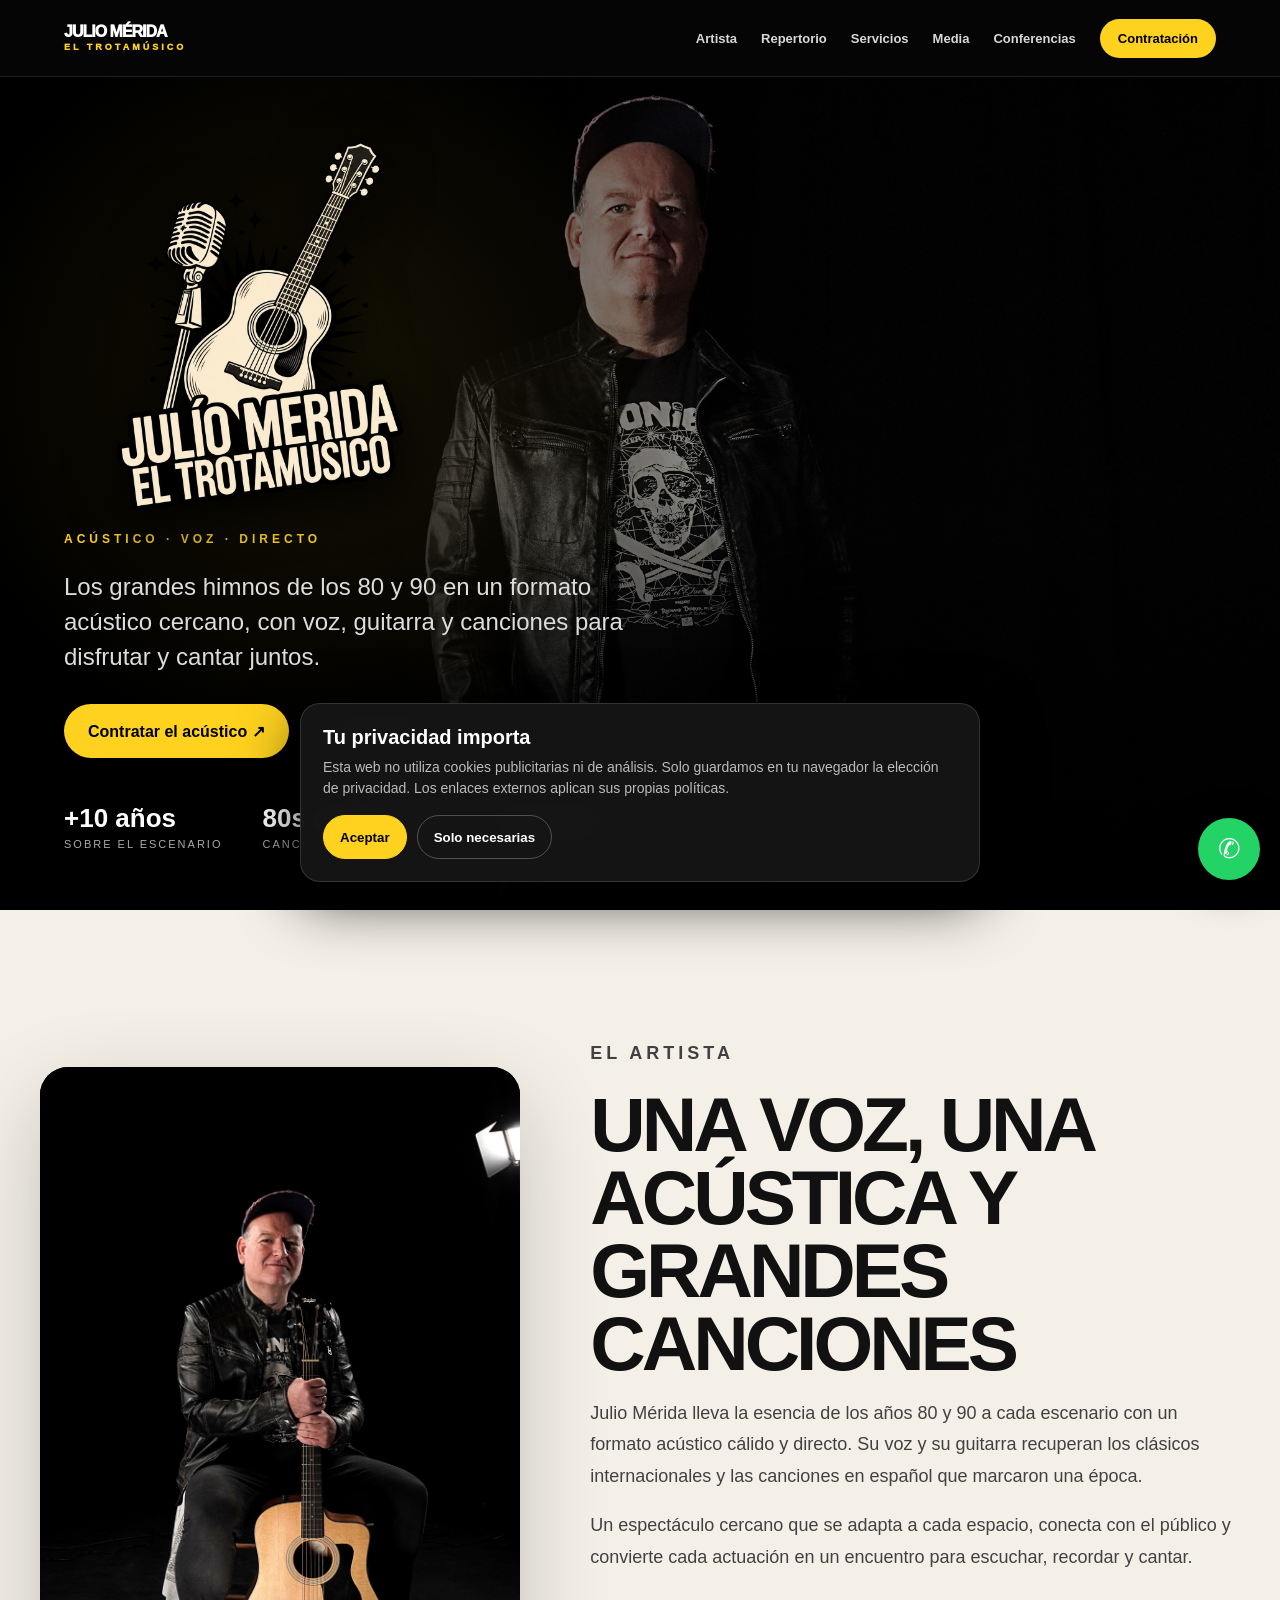
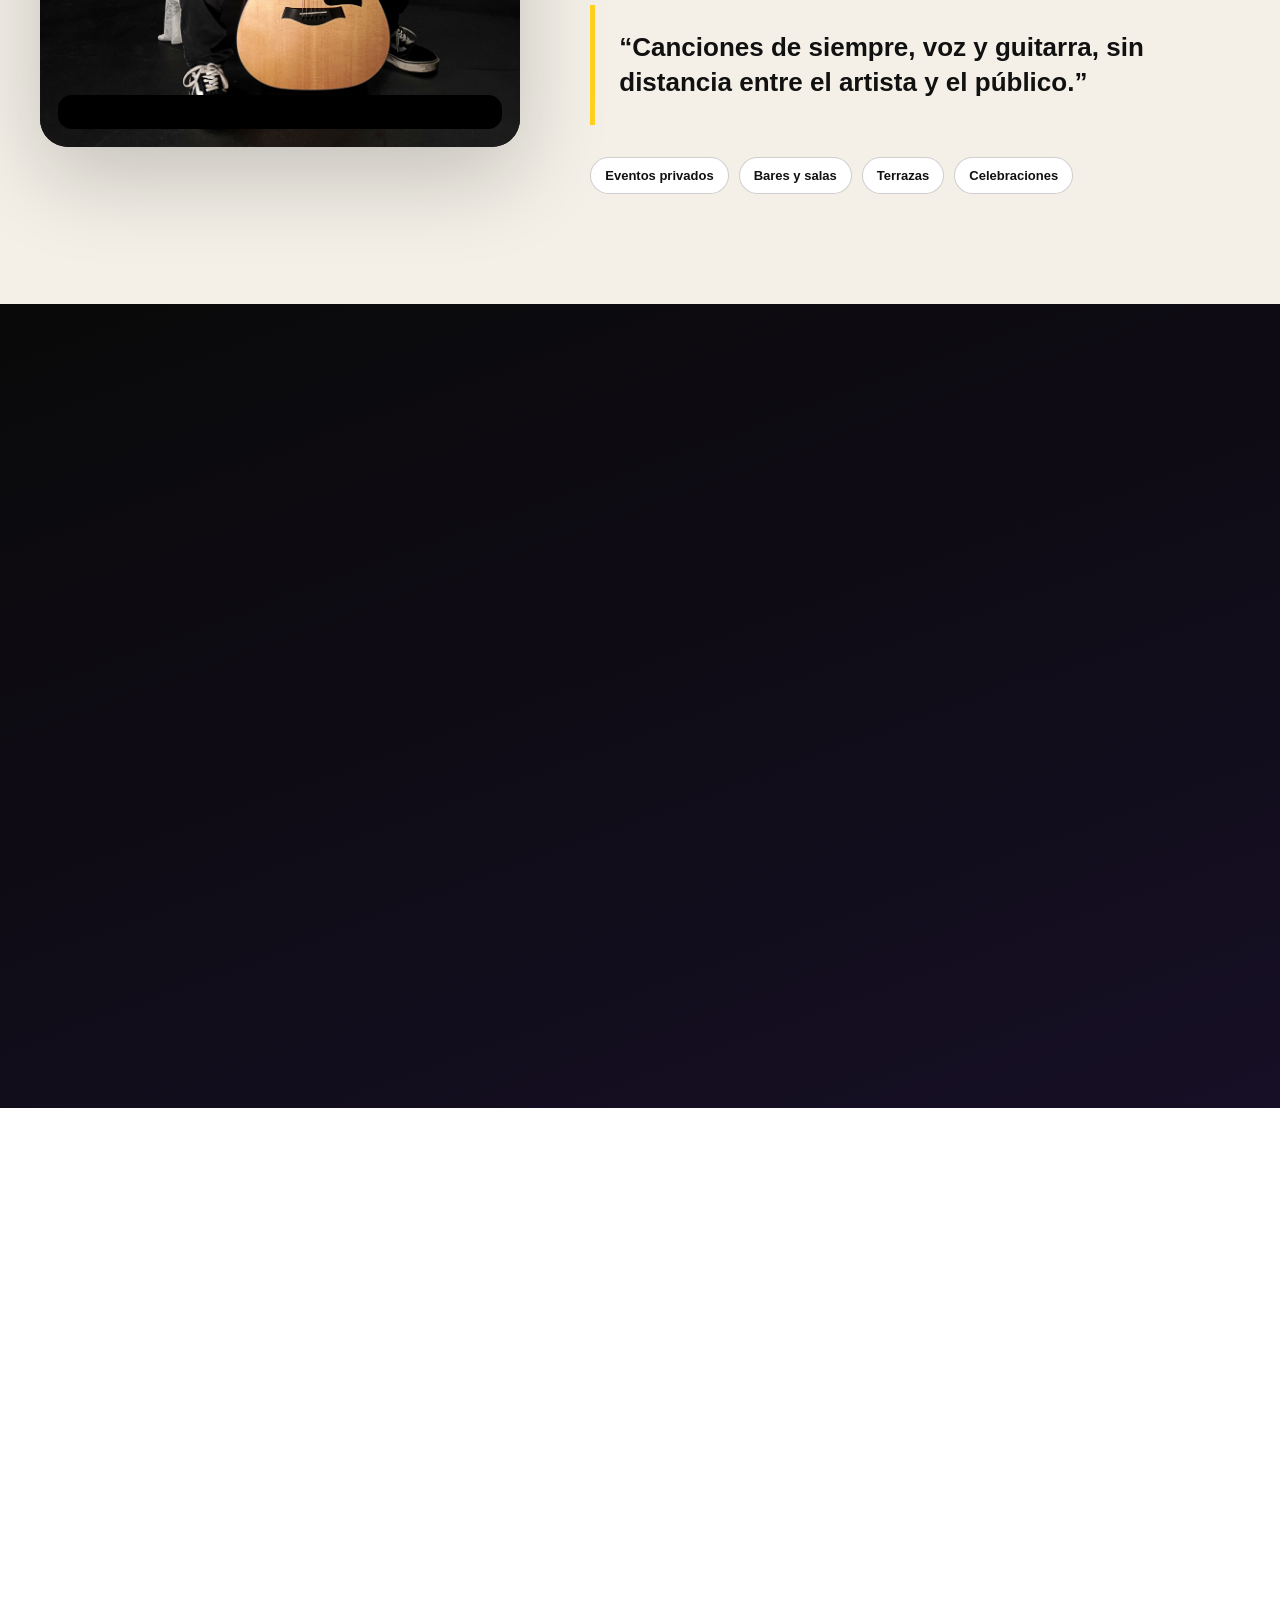
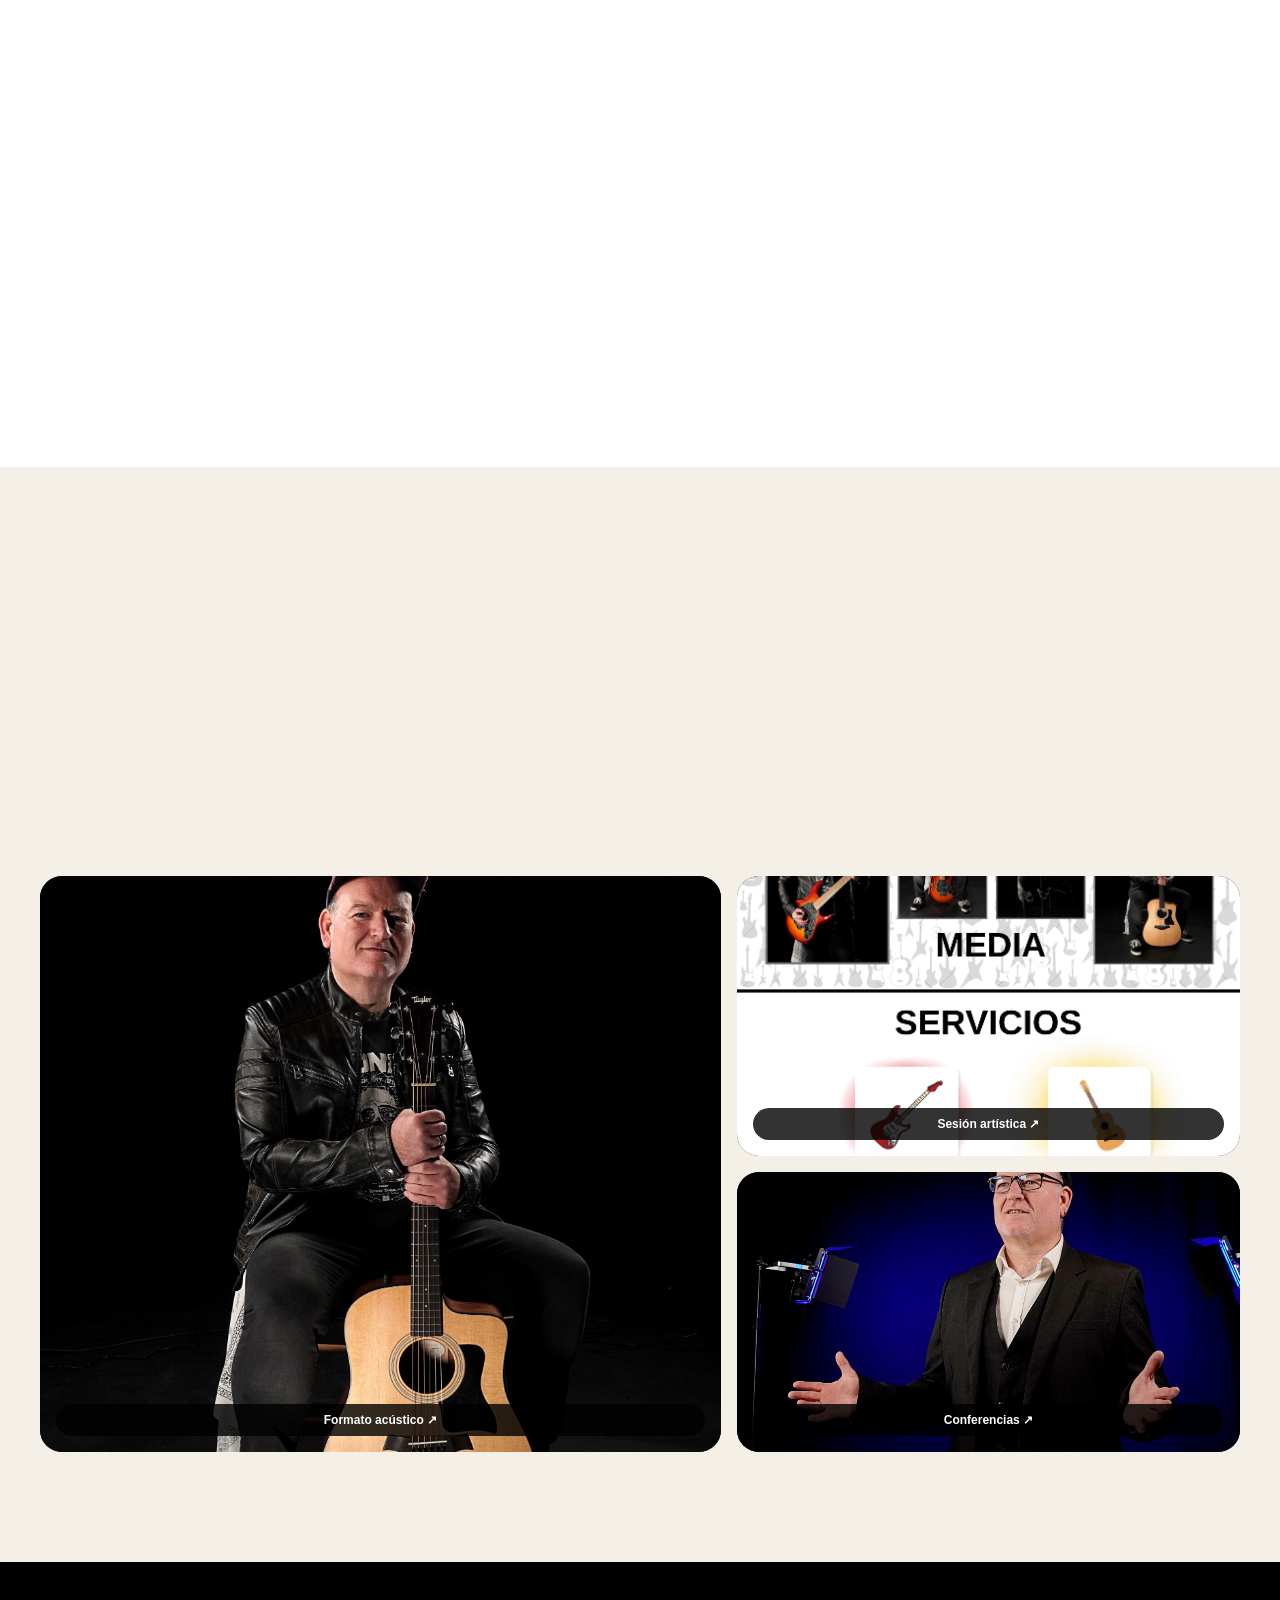
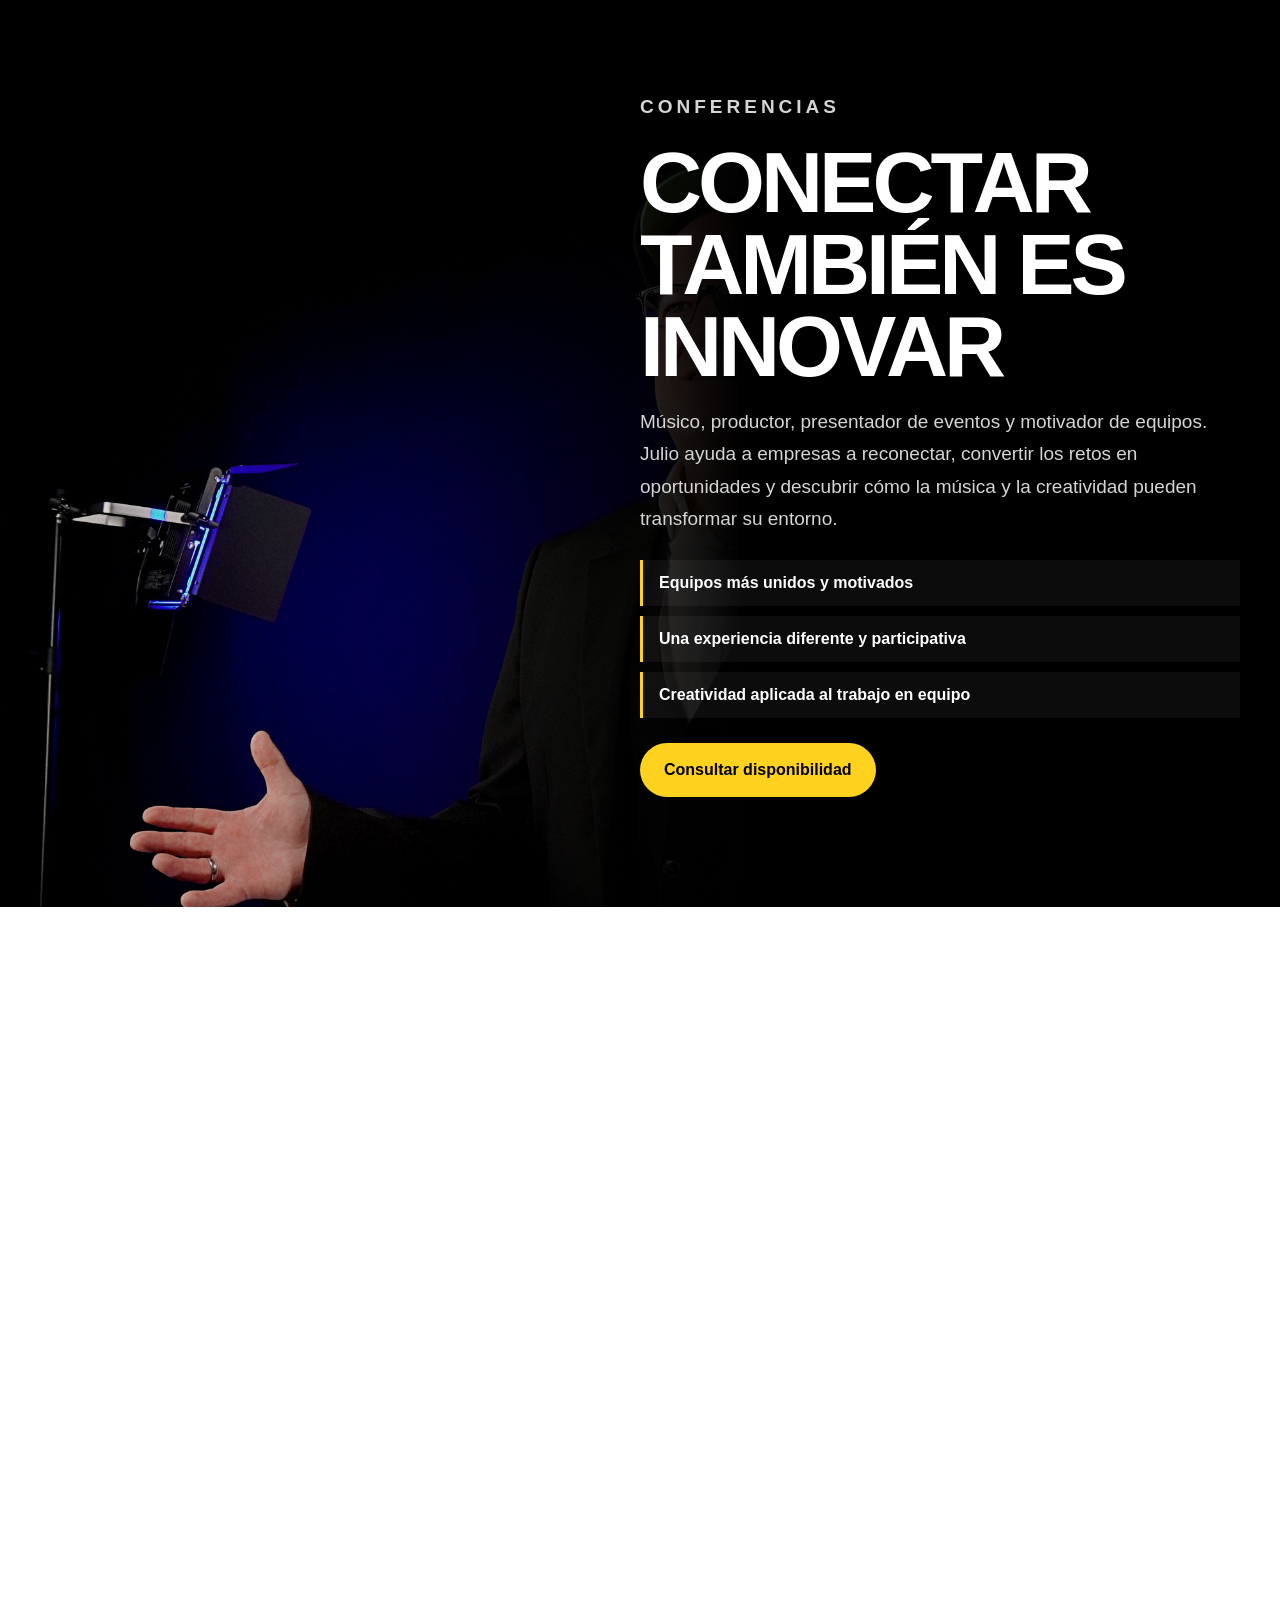
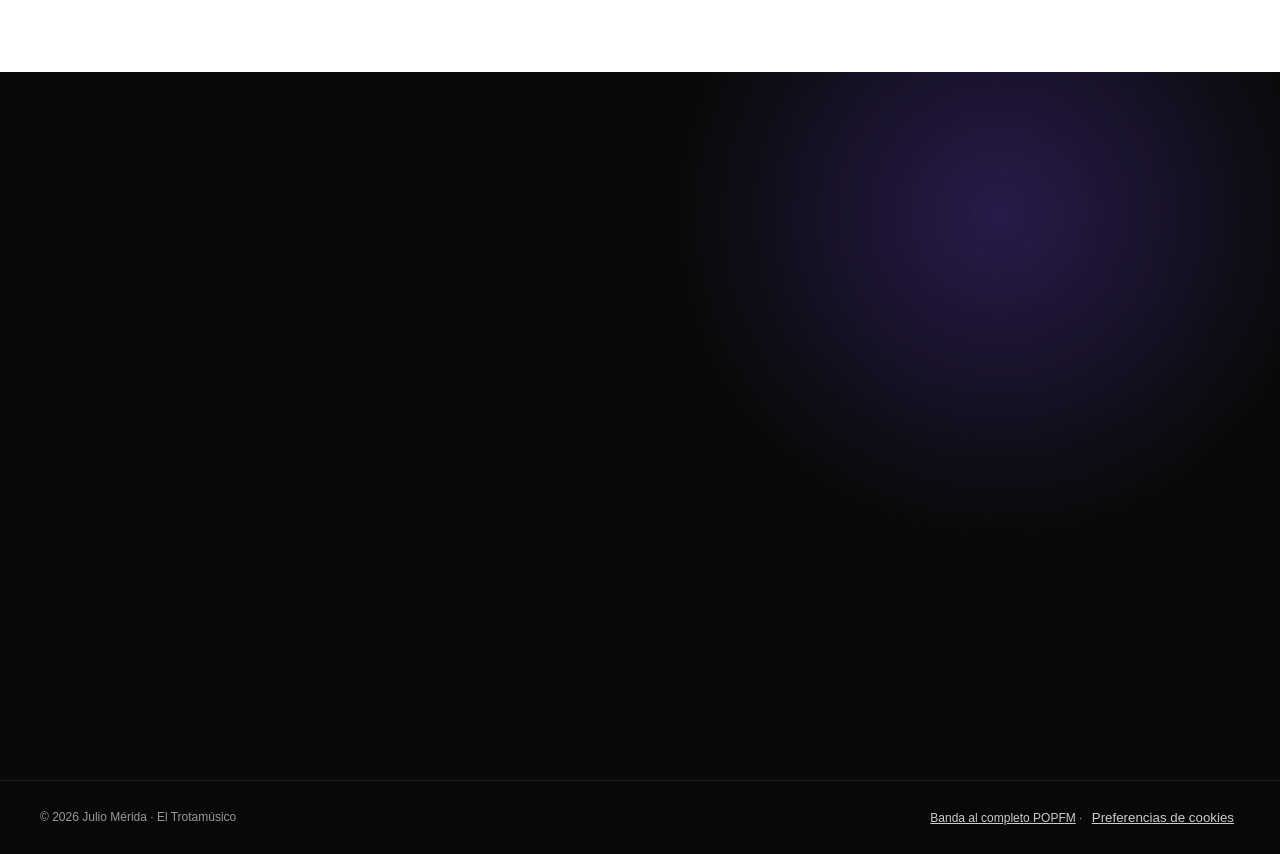
==== index.html @ 8f3a8ad0 "ok" ====
<!doctype html><html lang="es"><head><meta charset="utf-8"><meta name="viewport" content="width=device-width,initial-scale=1"><meta name="theme-color" content="#080808"><meta name="description" content="Julio Mérida, El Trotamúsico. Conciertos acústicos de los 80 y 90, eventos y conferencias."><title>Julio Mérida · El Trotamúsico</title><link rel="stylesheet" href="modern.css"><link rel="stylesheet" href="modern-fixes.css?v=20261109-2"></head><body><a class="skip" href="#contenido">Saltar al contenido</a>
<header class="site-header"><div class="nav-wrap"><a class="brand" href="#inicio">Julio Mérida<small>El Trotamúsico</small></a><button class="menu-button" aria-label="Abrir menú" aria-expanded="false">☰</button><nav class="nav" aria-label="Navegación principal"><a href="#artista">Artista</a><a href="#repertorio">Repertorio</a><a href="#servicios">Servicios</a><a href="#media">Media</a><a href="#conferencias">Conferencias</a><a class="nav-cta" href="https://wa.me/34600850620" target="_blank" rel="noopener noreferrer">Contratación</a></nav></div></header>
<main id="contenido"><section class="hero" id="inicio"><div class="hero-art" aria-hidden="true"></div><div class="hero-glow" aria-hidden="true"></div><div class="hero-content"><img class="hero-logo" src="assets/logo-trotamusico-acustica.png" alt="Julio Mérida, El Trotamúsico"><p class="eyebrow">Acústico · Voz · Directo</p><p class="lead">Los grandes himnos de los 80 y 90 en un formato acústico cercano, con voz, guitarra y canciones para disfrutar y cantar juntos.</p><div class="hero-actions"><a class="button button-primary" href="https://wa.me/34600850620" target="_blank" rel="noopener noreferrer">Contratar el acústico ↗</a><a class="button button-secondary" href="#servicios">Ver formatos ↓</a></div><div class="hero-stats"><div class="hero-stat"><strong>+10 años</strong><span>sobre el escenario</span></div><div class="hero-stat"><strong>80s & 90s</strong><span>canciones inolvidables</span></div><div class="hero-stat"><strong>Acústico</strong><span>voz y guitarra</span></div></div></div></section>
<section class="section about" id="artista"><div class="shell about-grid"><div class="portrait-window reveal"><img src="assets/julio-portada-acustica.jpg" alt="Julio Mérida con guitarra acústica" loading="lazy"></div><div class="about-copy reveal"><p class="eyebrow">El artista</p><h2>Una voz, una acústica y grandes canciones</h2><p>Julio Mérida lleva la esencia de los años 80 y 90 a cada escenario con un formato acústico cálido y directo. Su voz y su guitarra recuperan los clásicos internacionales y las canciones en español que marcaron una época.</p><p>Un espectáculo cercano que se adapta a cada espacio, conecta con el público y convierte cada actuación en un encuentro para escuchar, recordar y cantar.</p><blockquote class="quote">“Canciones de siempre, voz y guitarra, sin distancia entre el artista y el público.”</blockquote><div class="chips"><span class="chip">Eventos privados</span><span class="chip">Bares y salas</span><span class="chip">Terrazas</span><span class="chip">Celebraciones</span></div></div></div></section>
<section class="section highlights" id="repertorio"><div class="shell"><div class="section-head reveal"><p class="eyebrow">Repertorio acústico</p><h2>Una noche para cantarlo todo</h2><p class="section-intro">Clásicos internacionales, himnos en español y versiones acústicas adaptadas a cada público y cada momento.</p></div><div class="track-grid"><article class="track reveal"><span class="track-number">01 · Rock en acústico</span><h3>Clásicos con otra piel</h3><p>Grandes canciones internacionales llevadas a voz y guitarra con un sonido cercano y personal.</p></article><article class="track reveal"><span class="track-number">02 · En español</span><h3>Canciones de una generación</h3><p>Temas como “Sufre Mamón”, “Zapatillas” y “Mi gran noche”, listos para cantar juntos.</p></article><article class="track reveal"><span class="track-number">03 · El momento único</span><h3>Peticiones e improvisación</h3><p>Un repertorio flexible y una conexión con el público que hace diferente cada actuación.</p></article></div></div></section>
<section class="section services" id="servicios"><div class="shell"><div class="section-head reveal"><p class="eyebrow">Servicios</p><h2>El acústico que necesita tu evento</h2></div><div class="service-grid"><article class="service reveal" style="--bg:url('assets/julio-portada-acustica.jpg')"><span class="tag">FORMATO PRINCIPAL</span><h3>Concierto acústico</h3><p>Voz y guitarra para celebraciones, terrazas, salas, cenas y eventos privados que buscan cercanía y canciones conocidas.</p></article><article class="service reveal" style="--bg:url('assets/julio-conferencia.jpg')"><span class="tag">EMPRESAS</span><h3>Música y comunicación</h3><p>Creatividad, canciones y participación para conectar equipos y transformar una jornada corporativa.</p></article></div></div></section>
<section class="section gallery" id="media"><div class="shell"><div class="section-head reveal"><p class="eyebrow">Media</p><h2>El Trotamúsico en acústico</h2><p class="section-intro">La cercanía de la voz y la guitarra, junto a otros formatos disponibles para cada ocasión.</p></div><div class="gallery-grid reveal"><button class="gallery-card" data-full="assets/media-1.jpg"><img src="assets/media-1.jpg" alt="Julio Mérida con guitarra acústica" loading="lazy"><span>Formato acústico ↗</span></button><button class="gallery-card" data-full="assets/media-2.jpg"><img src="assets/media-2.jpg" alt="Sesión fotográfica de El Trotamúsico" loading="lazy"><span>Sesión artística ↗</span></button><button class="gallery-card" data-full="assets/media-3.jpg"><img src="assets/media-3.jpg" alt="Julio Mérida en una conferencia" loading="lazy"><span>Conferencias ↗</span></button></div></div></section>
<section class="section conference" id="conferencias"><div class="conference-image" aria-hidden="true"></div><div class="shell"><div class="conference-content reveal"><p class="eyebrow">Conferencias</p><h2>Conectar también es innovar</h2><p>Músico, productor, presentador de eventos y motivador de equipos. Julio ayuda a empresas a reconectar, convertir los retos en oportunidades y descubrir cómo la música y la creatividad pueden transformar su entorno.</p><div class="benefits"><div class="benefit">Equipos más unidos y motivados</div><div class="benefit">Una experiencia diferente y participativa</div><div class="benefit">Creatividad aplicada al trabajo en equipo</div></div><a class="button button-primary" href="https://wa.me/34600850620" target="_blank" rel="noopener noreferrer">Consultar disponibilidad</a></div></div></section>
<section class="section testimonials"><div class="shell"><div class="section-head reveal"><p class="eyebrow">Testimonios</p><h2>Lo que queda después del último acorde</h2></div><div class="testimonial-grid"><article class="testimonial reveal"><div class="stars">★★★★★</div><blockquote>“El Trotamúsico nos transportó a los 80 con su energía y talento. ¡Fue como revivir nuestra juventud!”</blockquote><cite>María G. · Fan en Málaga</cite></article><article class="testimonial reveal"><div class="stars">★★★★★</div><blockquote>“Nunca había visto a un artista conectar tanto con el público. Todos cantamos y bailamos sin parar.”</blockquote><cite>Juan P. · Organizador de eventos</cite></article><article class="testimonial reveal"><div class="stars">★★★★★</div><blockquote>“Sus versiones en español son increíbles. Un verdadero viaje en el tiempo.”</blockquote><cite>Laura R. · Crítica musical</cite></article></div></div></section>
<section class="section contact" id="contacto"><div class="shell"><div class="contact-card reveal"><div><p class="eyebrow">Contacto y contratación</p><h2>¿Montamos algo inolvidable?</h2><p class="section-intro">Cuéntame la fecha, el lugar y el tipo de evento. Te responderé con la mejor propuesta para tu público.</p></div><div class="contact-links"><a class="contact-link" href="https://wa.me/34600850620" target="_blank" rel="noopener noreferrer"><small>WhatsApp</small>600 85 06 20 ↗</a><a class="contact-link" href="tel:+34600850620"><small>Teléfono</small>600 85 06 20</a><a class="contact-link" href="mailto:hola@juliomerida.es"><small>Correo</small>hola@juliomerida.es</a><a class="contact-link" href="https://www.instagram.com/julio.meridajimenez/" target="_blank" rel="noopener noreferrer"><small>Instagram</small>@julio.meridajimenez ↗</a></div></div></div></section></main>
<footer class="footer"><div class="footer-inner"><span>© <span id="year"></span> Julio Mérida · El Trotamúsico</span><span><a href="http://popfm.band/" target="_blank" rel="noopener noreferrer">Banda al completo POPFM</a> · <button class="privacy-button">Preferencias de cookies</button></span></div></footer><a class="whatsapp-float" href="https://wa.me/34600850620" aria-label="Hablar por WhatsApp" target="_blank" rel="noopener noreferrer">✆</a>
<aside class="cookie" id="cookies" hidden aria-label="Preferencias de cookies"><h2>Tu privacidad importa</h2><p>Esta web no utiliza cookies publicitarias ni de análisis. Solo guardamos en tu navegador la elección de privacidad. Los enlaces externos aplican sus propias políticas.</p><div class="cookie-actions"><button class="accept" data-choice="accepted">Aceptar</button><button data-choice="necessary">Solo necesarias</button></div></aside><dialog id="gallery-dialog"><button class="dialog-close" aria-label="Cerrar">×</button><img src="" alt=""></dialog><script src="modern.js"></script></body></html>
---- modern.css ----
:root{--ink:#080808;--paper:#f4f0e8;--yellow:#ffd21f;--pink:#ed1e79;--violet:#6b42d9;--green:#24d366;--muted:#a5a5a5;--max:1200px}*{box-sizing:border-box}html{scroll-behavior:smooth;scroll-padding-top:86px}body{margin:0;background:var(--ink);color:#fff;font-family:Inter,Arial,Helvetica,sans-serif;overflow-x:hidden}body.locked{overflow:hidden}a{color:inherit}.skip{position:fixed;top:-100px;left:12px;z-index:200;background:#fff;color:#000;padding:12px 18px}.skip:focus{top:12px}.site-header{position:fixed;inset:0 0 auto;z-index:80;background:#070707d9;border-bottom:1px solid #ffffff1c;backdrop-filter:blur(18px)}.nav-wrap{max-width:var(--max);height:76px;margin:auto;padding:0 24px;display:flex;align-items:center;gap:30px}.brand{text-decoration:none;font-weight:950;text-transform:uppercase;line-height:.82;letter-spacing:-1px}.brand small{display:block;color:var(--yellow);font-size:9px;letter-spacing:3px;margin-top:6px}.nav{display:flex;align-items:center;gap:24px;margin-left:auto}.nav a{text-decoration:none;color:#d8d8d8;font-size:13px;font-weight:750}.nav a:hover,.nav a:focus-visible{color:var(--yellow)}.nav-cta,.button{display:inline-flex;align-items:center;justify-content:center;gap:9px;border:0;border-radius:999px;text-decoration:none;font-weight:900;cursor:pointer}.nav-cta{padding:12px 18px;background:var(--yellow);color:#000!important}.menu-button{display:none;margin-left:auto;border:1px solid #ffffff55;border-radius:50%;width:45px;height:45px;background:none;color:#fff;font-size:20px}.hero{min-height:100svh;position:relative;isolation:isolate;display:grid;align-items:end;overflow:hidden;background:#000}.hero-art{position:absolute;inset:0;z-index:-2;background:url('assets/original-1.png') center/cover no-repeat}.hero-art:after{content:"";position:absolute;inset:0;background:linear-gradient(90deg,#000 0%,#0008 40%,#0000 66%),linear-gradient(0deg,#000 0%,#0000 43%)}.hero-glow{position:absolute;inset:0;z-index:-1;background:radial-gradient(circle at 55% 33%,#ec2b7038,transparent 30%),radial-gradient(circle at 76% 30%,#6b42d938,transparent 30%)}.hero-content{width:min(100%,var(--max));margin:auto;padding:160px 24px 70px}.eyebrow{color:var(--yellow);font-size:12px;letter-spacing:4px;font-weight:900;text-transform:uppercase}.hero h1{max-width:750px;margin:18px 0 16px;font-size:clamp(56px,8vw,118px);line-height:.84;letter-spacing:-6px;text-transform:uppercase}.hero h1 span{display:block;color:transparent;-webkit-text-stroke:2px white}.lead{max-width:570px;font-size:clamp(18px,2vw,24px);line-height:1.45;color:#ddd}.hero-actions{display:flex;flex-wrap:wrap;gap:12px;margin-top:30px}.button{min-height:54px;padding:0 24px}.button-primary{background:var(--yellow);color:#000}.button-secondary{border:1px solid #ffffff55;background:#0d0d0dbd;color:#fff}.hero-stats{display:flex;flex-wrap:wrap;gap:16px 40px;margin-top:45px}.hero-stat strong{display:block;font-size:26px}.hero-stat span{font-size:11px;color:#aaa;letter-spacing:2px;text-transform:uppercase}.section{padding:110px 24px}.shell{max-width:var(--max);margin:auto}.section-head{max-width:800px;margin-bottom:46px}.section-head .eyebrow{margin-bottom:12px}.section h2{margin:0;font-size:clamp(44px,7vw,86px);line-height:.95;letter-spacing:-4px;text-transform:uppercase}.section-intro{margin:20px 0 0;color:#b9b9b9;font-size:19px;line-height:1.65}.about{background:var(--paper);color:#111}.about-grid{display:grid;grid-template-columns:.85fr 1.15fr;gap:70px;align-items:center}.portrait-window{position:relative;height:680px;overflow:hidden;border-radius:28px;background:#000;box-shadow:0 30px 90px #0003}.portrait-window img{position:absolute;height:100%;width:auto;max-width:none;left:-4%;top:0}.portrait-window:after{content:"";position:absolute;inset:auto 18px 18px;background:#000;color:#fff;border-radius:14px;padding:17px 20px}.about-copy h2{font-size:clamp(45px,6vw,78px)}.about-copy p{font-size:18px;line-height:1.75;color:#414141}.quote{margin:32px 0;padding:25px 0 25px 24px;border-left:5px solid var(--yellow);font-size:26px;line-height:1.35;font-weight:900}.chips{display:flex;flex-wrap:wrap;gap:10px;margin-top:25px}.chip{padding:10px 14px;border:1px solid #1113;border-radius:999px;background:#fff;font-size:13px;font-weight:800}.highlights{background:linear-gradient(160deg,#090909,#160f25)}.track-grid{display:grid;grid-template-columns:repeat(3,1fr);gap:18px}.track{min-height:230px;padding:28px;border:1px solid #ffffff1c;border-radius:22px;background:linear-gradient(145deg,#ffffff0d,#ffffff03);transition:.25s transform,.25s border-color}.track:hover{transform:translateY(-5px);border-color:var(--yellow)}.track-number{color:var(--yellow);font-size:12px;font-weight:900;letter-spacing:2px}.track h3{margin:38px 0 12px;font-size:25px}.track p{color:#aaa;line-height:1.55}.services{background:#fff;color:#111}.service-grid{display:grid;grid-template-columns:repeat(3,1fr);gap:18px}.service{position:relative;min-height:410px;padding:30px;overflow:hidden;border-radius:24px;background:#111;color:#fff;display:flex;flex-direction:column;justify-content:flex-end}.service:before{content:"";position:absolute;inset:0;background:var(--bg) center/cover no-repeat;opacity:.48;transition:.4s transform,.4s opacity}.service:after{content:"";position:absolute;inset:0;background:linear-gradient(0deg,#000 5%,transparent 85%)}.service:hover:before{transform:scale(1.04);opacity:.62}.service>*{position:relative;z-index:1}.service .tag{color:var(--yellow);font-size:11px;font-weight:900;letter-spacing:2px}.service h3{font-size:30px;margin:10px 0}.service p{color:#ddd;line-height:1.55}.gallery{background:var(--paper);color:#111}.gallery-grid{display:grid;grid-template-columns:1.15fr .85fr;grid-template-rows:280px 280px;gap:16px}.gallery-card{position:relative;overflow:hidden;border:0;border-radius:22px;background:#111;cursor:pointer;padding:0}.gallery-card:first-child{grid-row:1/3}.gallery-card img{width:100%;height:100%;object-fit:cover;transition:.45s transform}.gallery-card:hover img{transform:scale(1.035)}.gallery-card span{position:absolute;inset:auto 16px 16px;background:#000c;color:#fff;border-radius:999px;padding:9px 13px;font-size:12px;font-weight:800}.conference{position:relative;min-height:780px;display:grid;align-items:center;background:#000;overflow:hidden}.conference-image{position:absolute;inset:0;background:url('assets/original-5.png') left center/cover no-repeat}.conference-image:after{content:"";position:absolute;inset:0;background:linear-gradient(90deg,#0002 20%,#000 58%)}.conference-content{position:relative;z-index:1;width:50%;margin-left:auto}.conference-content p{font-size:19px;line-height:1.7;color:#d5d5d5}.benefits{display:grid;gap:10px;margin:25px 0}.benefit{padding:14px 16px;border-left:3px solid var(--yellow);background:#ffffff0c;font-weight:800}.testimonials{background:#fff;color:#111}.testimonial-grid{display:grid;grid-template-columns:repeat(3,1fr);gap:18px}.testimonial{padding:28px;border:1px solid #1112;border-radius:22px;background:#f7f3ea}.stars{color:#e0ad00;letter-spacing:4px}.testimonial blockquote{margin:18px 0;line-height:1.65;font-size:17px}.testimonial cite{font-style:normal;font-size:13px;font-weight:900}.contact{background:radial-gradient(circle at 78% 20%,#6b42d950,transparent 28%),#090909}.contact-card{display:grid;grid-template-columns:1.2fr .8fr;gap:40px;padding:55px;border:1px solid #ffffff20;border-radius:30px;background:#ffffff08}.contact-card h2{font-size:clamp(48px,7vw,92px)}.contact-links{display:grid;gap:13px;align-content:center}.contact-link{padding:18px 20px;border:1px solid #ffffff25;border-radius:15px;text-decoration:none;font-weight:800;transition:.2s}.contact-link:hover{background:#fff;color:#000}.contact-link small{display:block;color:#999;margin-bottom:5px;text-transform:uppercase;letter-spacing:2px}.footer{padding:28px 24px;border-top:1px solid #ffffff1b}.footer-inner{max-width:var(--max);margin:auto;display:flex;align-items:center;justify-content:space-between;gap:20px;color:#999;font-size:12px}.footer a,.privacy-button{color:#ccc;background:none;border:0;text-decoration:underline;cursor:pointer}.whatsapp-float{position:fixed;right:20px;bottom:20px;z-index:65;width:62px;height:62px;display:grid;place-items:center;border-radius:50%;background:var(--green);color:#fff;text-decoration:none;font-size:27px;box-shadow:0 10px 35px #0008}.cookie{position:fixed;z-index:120;left:50%;bottom:18px;transform:translateX(-50%);width:min(calc(100% - 28px),680px);padding:22px;border:1px solid #ffffff22;border-radius:20px;background:#151515f7;box-shadow:0 18px 60px #000b;backdrop-filter:blur(16px)}.cookie h2{font-size:20px;letter-spacing:0;text-transform:none;margin:0 0 8px}.cookie p{margin:0;color:#bbb;font-size:14px;line-height:1.5}.cookie-actions{display:flex;gap:10px;margin-top:16px}.cookie button{min-height:44px;padding:0 16px;border-radius:999px;border:1px solid #ffffff40;background:transparent;color:#fff;font-weight:800}.cookie .accept{background:var(--yellow);color:#000;border-color:var(--yellow)}dialog{width:min(92vw,1000px);border:0;border-radius:24px;padding:0;background:#111;color:#fff;box-shadow:0 30px 100px #000}dialog::backdrop{background:#000d}dialog img{display:block;width:100%;max-height:75vh;object-fit:contain}.dialog-close{position:absolute;top:14px;right:14px;width:45px;height:45px;border:0;border-radius:50%;background:#000d;color:#fff;font-size:22px}.reveal{opacity:0;transform:translateY(28px);transition:.7s opacity,.7s transform}.reveal.visible{opacity:1;transform:none}[hidden]{display:none!important}@media(max-width:900px){.nav{position:fixed;inset:76px 0 auto;display:none;flex-direction:column;align-items:stretch;padding:20px 24px 28px;background:#080808f8;border-bottom:1px solid #ffffff20}.nav.open{display:flex}.nav a{padding:9px 0;font-size:15px}.menu-button{display:block}.about-grid,.contact-card{grid-template-columns:1fr}.portrait-window{height:580px}.track-grid,.service-grid,.testimonial-grid{grid-template-columns:1fr 1fr}.service:last-child{grid-column:1/-1}.conference-image{background-position:22% center;opacity:.55}.conference-image:after{background:#0008}.conference-content{width:100%;margin:0}.gallery-grid{grid-template-columns:1fr 1fr}.contact-card{padding:35px}}@media(max-width:620px){html{scroll-padding-top:70px}.nav-wrap{height:68px;padding:0 16px}.nav{inset:68px 0 auto}.hero{min-height:850px}.hero-art{background-size:auto 100%;background-position:54% center}.hero-art:after{background:linear-gradient(0deg,#000 0%,#0008 55%,#0002 100%)}.hero-content{padding:120px 18px 52px;align-self:end}.hero h1{font-size:58px;letter-spacing:-4px}.lead{font-size:17px;max-width:320px}.hero-stats{gap:16px 25px}.section{padding:75px 18px}.section h2{font-size:46px;letter-spacing:-2.5px}.section-intro{font-size:17px}.about-grid{gap:38px}.portrait-window{height:520px}.portrait-window img{left:-38%}.about-copy p{font-size:16px}.quote{font-size:21px}.track-grid,.service-grid,.testimonial-grid{grid-template-columns:1fr}.service:last-child{grid-column:auto}.gallery-grid{display:grid;grid-template-columns:1fr;grid-template-rows:360px 240px 240px}.gallery-card:first-child{grid-row:auto}.conference{min-height:auto}.conference-image{background-position:12% center}.conference-content{padding-top:290px}.contact-card{padding:25px 20px}.contact-card h2{font-size:49px}.footer-inner{flex-direction:column;align-items:flex-start}.cookie-actions{display:grid;grid-template-columns:1fr 1fr}.cookie button{padding:0 8px}.whatsapp-float{width:56px;height:56px;right:14px;bottom:14px}}
---- modern-fixes.css ----
html{overflow-x:hidden}body{max-width:100vw}.contact-link{min-width:0;overflow-wrap:anywhere}
.brand-logo{display:flex;align-items:center;height:68px;width:96px}.brand-logo img{display:block;width:100%;height:100%;object-fit:contain}.hero-art{background-image:url('assets/julio-portada.jpg');background-position:center 20%}.hero-art:after{background:linear-gradient(90deg,#000 0%,#000b 34%,#0002 65%),linear-gradient(0deg,#000 0%,#0000 48%)}.hero-glow{background:radial-gradient(circle at 24% 42%,#ffd21f16,transparent 34%)}.hero-content{padding-top:132px;padding-bottom:58px}.hero-logo{display:block;width:min(440px,48vw);max-height:390px;object-fit:contain;object-position:left center;margin:0 0 10px;filter:drop-shadow(0 12px 26px #000)}.hero .eyebrow{margin-top:0}
@media(max-width:620px){.brand-logo{height:60px;width:78px}.hero-art{background-size:auto 100%;background-position:left center}.hero-art:after{background:linear-gradient(0deg,#000 0%,#000b 52%,#0002 100%)}.hero-content{padding-top:102px}.hero-logo{width:min(68vw,270px);max-height:270px;margin:0 0 6px}}
.hero-art{background-image:url('assets/julio-portada-guitarra.jpg');background-position:center 24%}
@media(max-width:620px){.hero-art{background-position:left center}}
.hero-art{background-image:url('assets/julio-portada.jpg');background-position:center 20%}.portrait-window img{left:0;width:100%;height:100%;object-fit:cover;object-position:center 28%}
@media(max-width:620px){.hero-art{background-position:left center}.portrait-window img{left:0;object-position:center 24%}}
.service-grid{grid-template-columns:repeat(2,1fr)}.conference-image{background-image:url('assets/julio-conferencia.jpg');background-position:center 30%}
@media(max-width:620px){.service-grid{grid-template-columns:1fr}.conference-image{background-position:center 24%}}
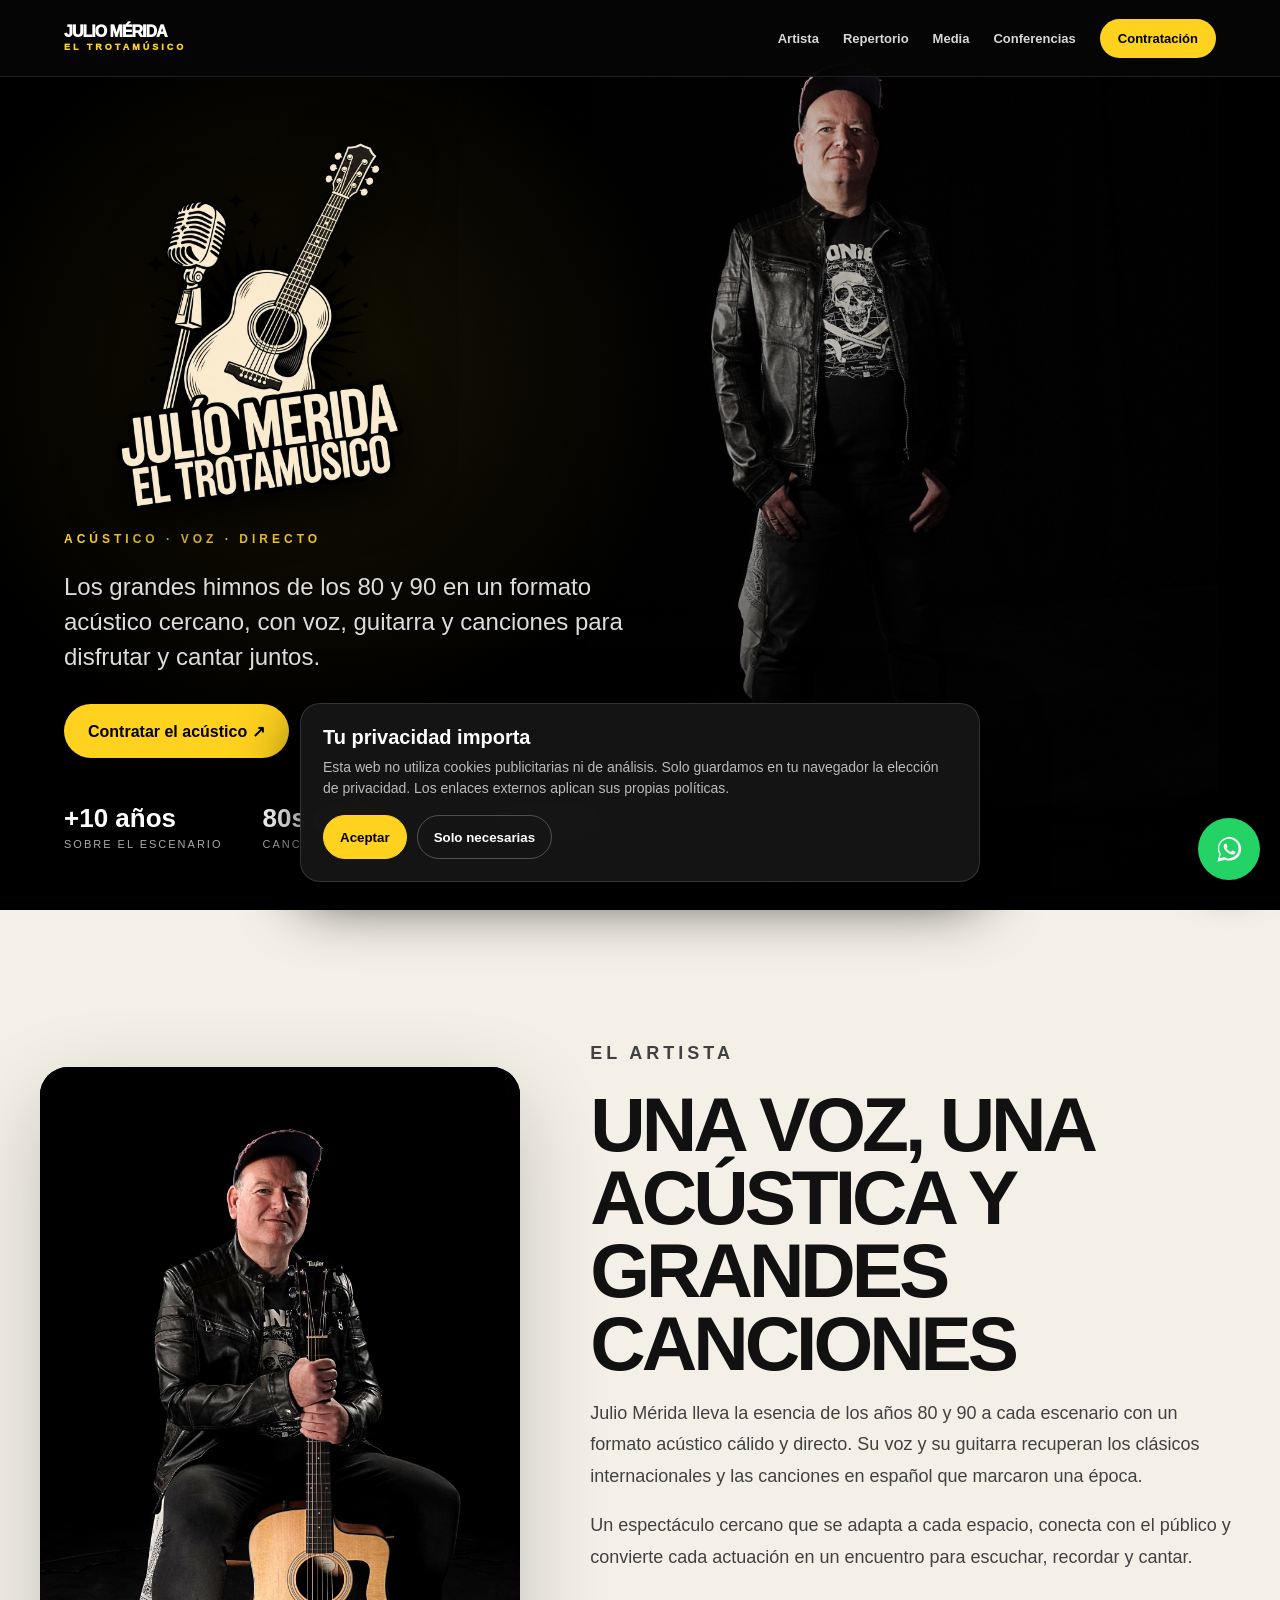
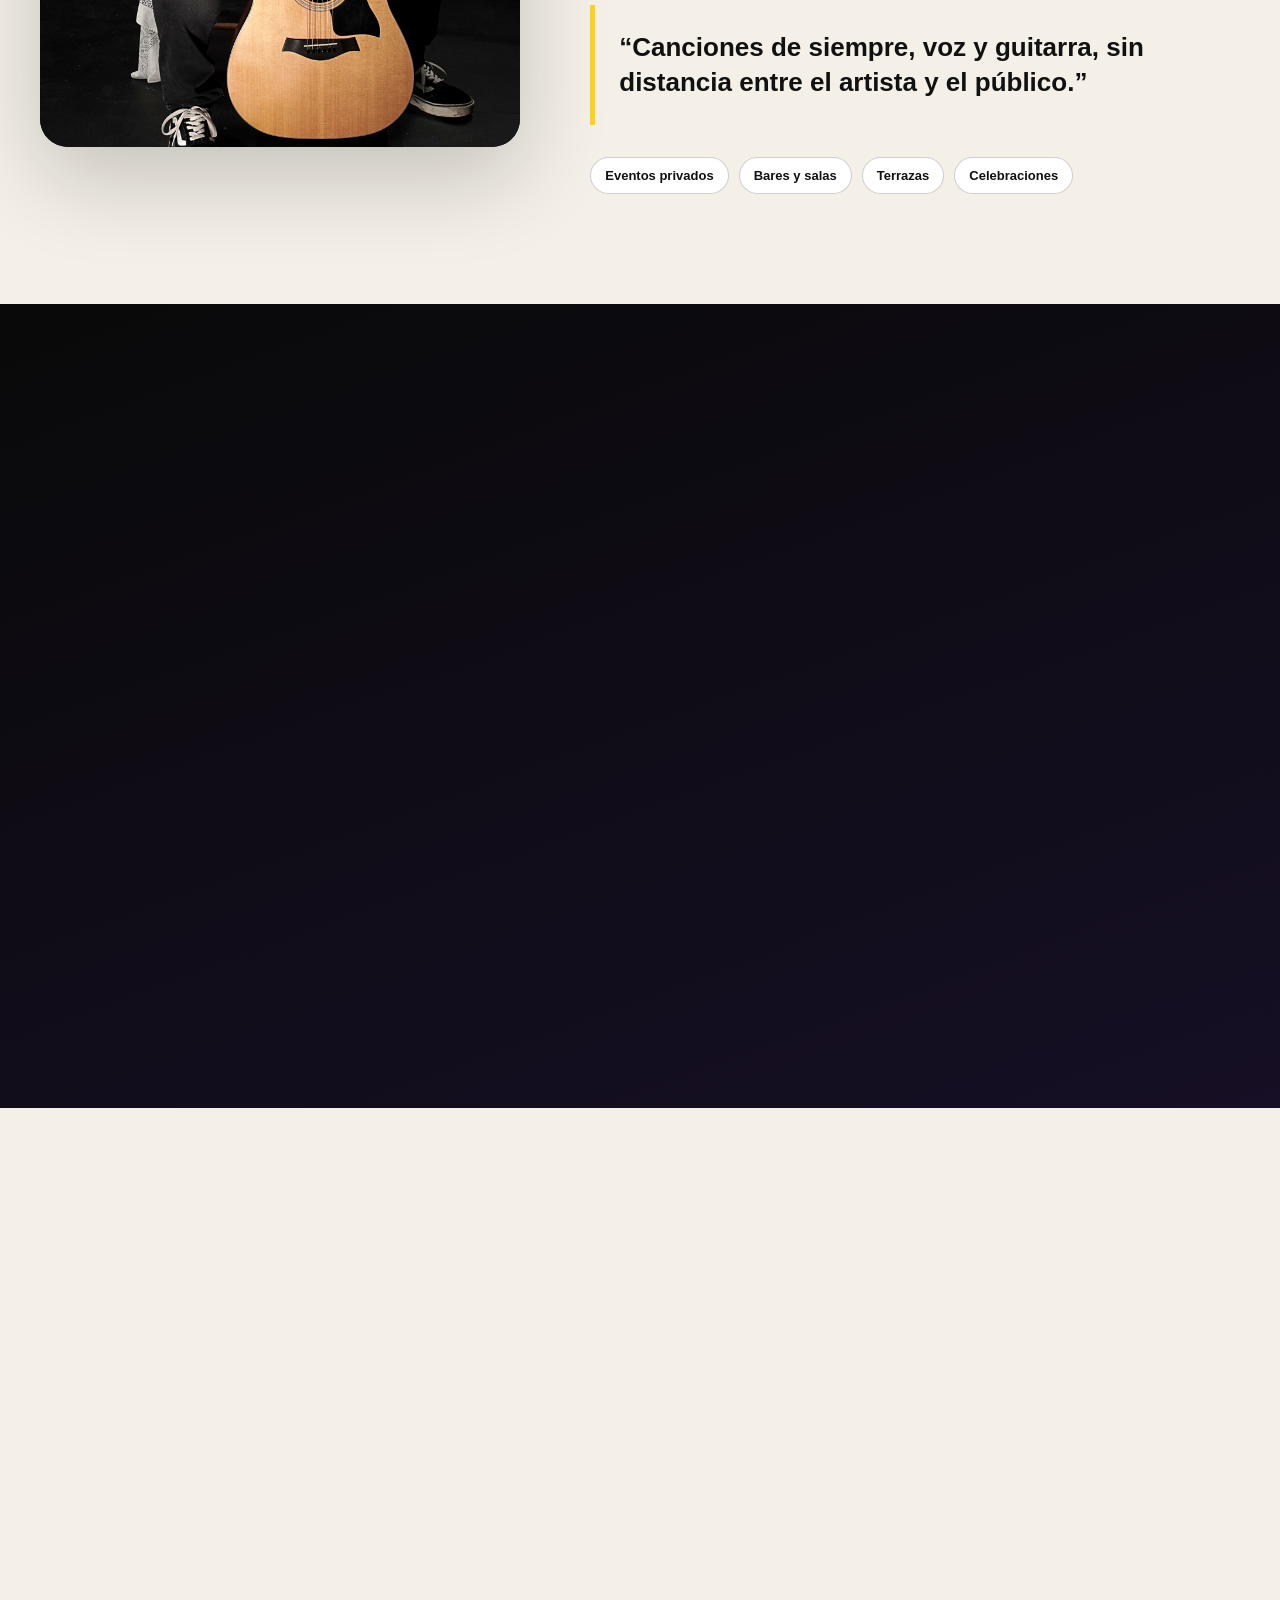
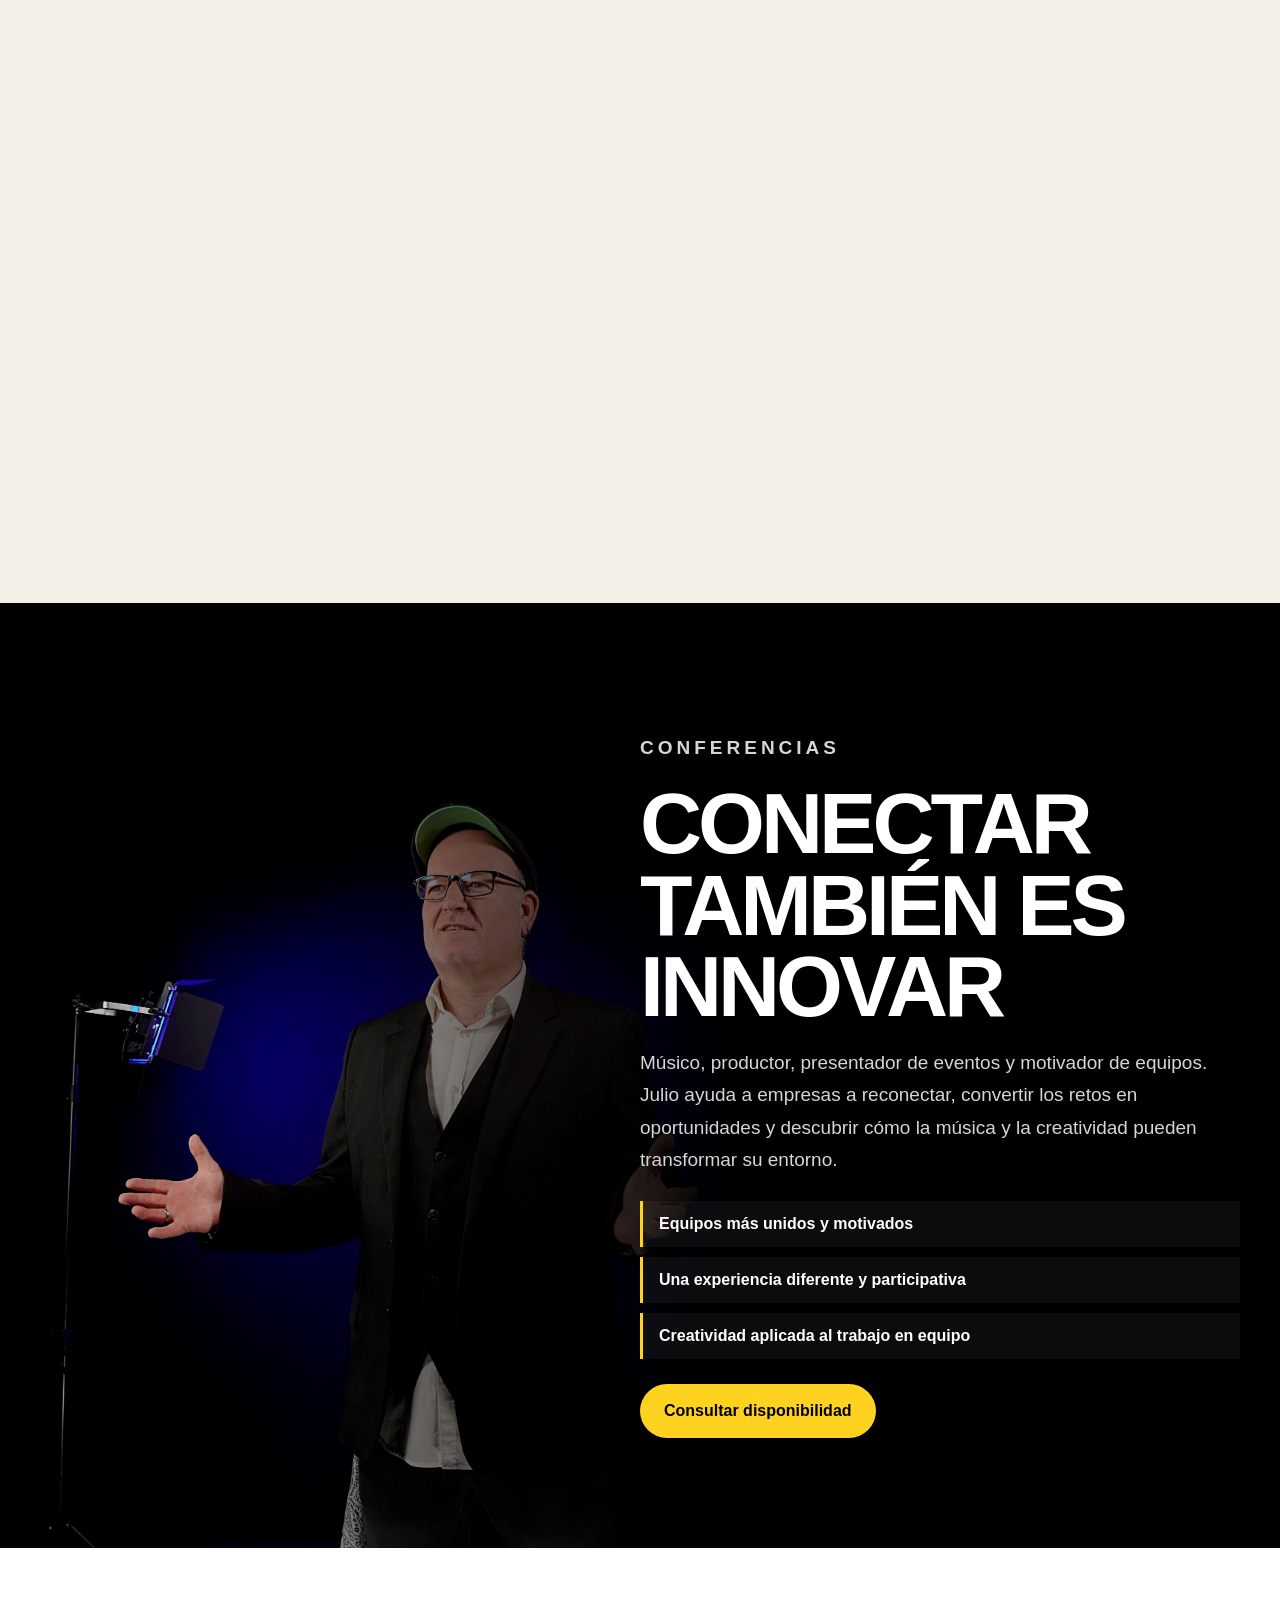
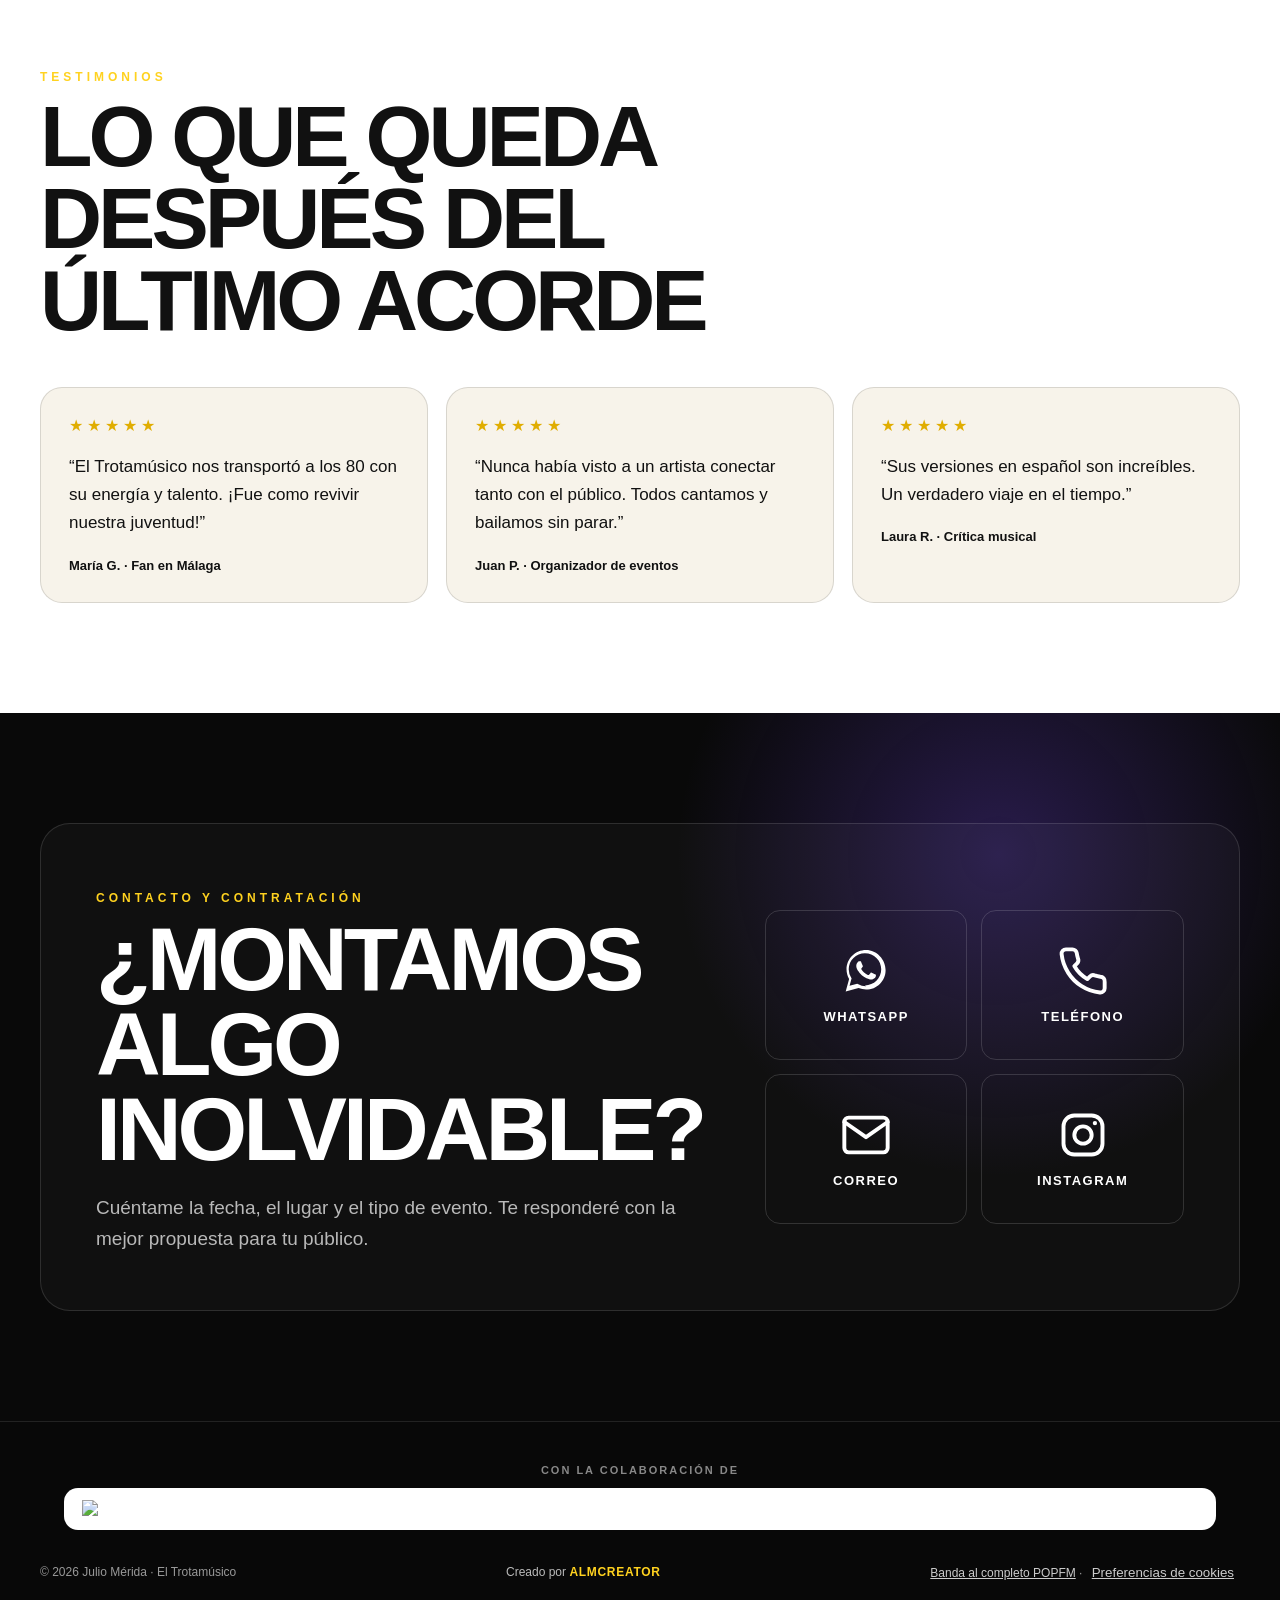
==== commit 471d28ac: "ok" ====
--- a/index.html
+++ b/index.html
@@ -1,12 +1,15 @@
-<!doctype html><html lang="es"><head><meta charset="utf-8"><meta name="viewport" content="width=device-width,initial-scale=1"><meta name="theme-color" content="#080808"><meta name="description" content="Julio Mérida, El Trotamúsico. Conciertos acústicos de los 80 y 90, eventos y conferencias."><title>Julio Mérida · El Trotamúsico</title><link rel="stylesheet" href="modern.css"><link rel="stylesheet" href="modern-fixes.css?v=20261109-2"></head><body><a class="skip" href="#contenido">Saltar al contenido</a>
-<header class="site-header"><div class="nav-wrap"><a class="brand" href="#inicio">Julio Mérida<small>El Trotamúsico</small></a><button class="menu-button" aria-label="Abrir menú" aria-expanded="false">☰</button><nav class="nav" aria-label="Navegación principal"><a href="#artista">Artista</a><a href="#repertorio">Repertorio</a><a href="#servicios">Servicios</a><a href="#media">Media</a><a href="#conferencias">Conferencias</a><a class="nav-cta" href="https://wa.me/34600850620" target="_blank" rel="noopener noreferrer">Contratación</a></nav></div></header>
-<main id="contenido"><section class="hero" id="inicio"><div class="hero-art" aria-hidden="true"></div><div class="hero-glow" aria-hidden="true"></div><div class="hero-content"><img class="hero-logo" src="assets/logo-trotamusico-acustica.png" alt="Julio Mérida, El Trotamúsico"><p class="eyebrow">Acústico · Voz · Directo</p><p class="lead">Los grandes himnos de los 80 y 90 en un formato acústico cercano, con voz, guitarra y canciones para disfrutar y cantar juntos.</p><div class="hero-actions"><a class="button button-primary" href="https://wa.me/34600850620" target="_blank" rel="noopener noreferrer">Contratar el acústico ↗</a><a class="button button-secondary" href="#servicios">Ver formatos ↓</a></div><div class="hero-stats"><div class="hero-stat"><strong>+10 años</strong><span>sobre el escenario</span></div><div class="hero-stat"><strong>80s & 90s</strong><span>canciones inolvidables</span></div><div class="hero-stat"><strong>Acústico</strong><span>voz y guitarra</span></div></div></div></section>
+<!doctype html><html lang="es"><head><meta charset="utf-8"><meta name="viewport" content="width=device-width,initial-scale=1"><meta name="theme-color" content="#080808"><meta name="description" content="Julio Mérida, El Trotamúsico. Conciertos acústicos de los 80 y 90, eventos y conferencias."><title>Julio Mérida · El Trotamúsico</title><link rel="stylesheet" href="modern.css"><link rel="stylesheet" href="modern-fixes.css?v=20261110-5"></head><body><a class="skip" href="#contenido">Saltar al contenido</a>
+<header class="site-header"><div class="nav-wrap"><a class="brand" href="#inicio">Julio Mérida<small>El Trotamúsico</small></a><button class="menu-button" aria-label="Abrir menú" aria-expanded="false">☰</button><nav class="nav" aria-label="Navegación principal"><a href="#artista">Artista</a><a href="#repertorio">Repertorio</a><a href="#media">Media</a><a href="#conferencias">Conferencias</a><a class="nav-cta" href="https://wa.me/34600850620" target="_blank" rel="noopener noreferrer">Contratación</a></nav></div></header>
+<main id="contenido"><section class="hero" id="inicio"><div class="hero-art" aria-hidden="true"></div><div class="hero-glow" aria-hidden="true"></div><div class="hero-content"><img class="hero-logo" src="assets/logo-trotamusico-acustica.png" alt="Julio Mérida, El Trotamúsico"><p class="eyebrow">Acústico · Voz · Directo</p><p class="lead">Los grandes himnos de los 80 y 90 en un formato acústico cercano, con voz, guitarra y canciones para disfrutar y cantar juntos.</p><div class="hero-actions"><a class="button button-primary" href="https://wa.me/34600850620" target="_blank" rel="noopener noreferrer">Contratar el acústico ↗</a></div><div class="hero-stats"><div class="hero-stat"><strong>+10 años</strong><span>sobre el escenario</span></div><div class="hero-stat"><strong>80s & 90s</strong><span>canciones inolvidables</span></div><div class="hero-stat"><strong>Acústico</strong><span>voz y guitarra</span></div></div></div></section>
 <section class="section about" id="artista"><div class="shell about-grid"><div class="portrait-window reveal"><img src="assets/julio-portada-acustica.jpg" alt="Julio Mérida con guitarra acústica" loading="lazy"></div><div class="about-copy reveal"><p class="eyebrow">El artista</p><h2>Una voz, una acústica y grandes canciones</h2><p>Julio Mérida lleva la esencia de los años 80 y 90 a cada escenario con un formato acústico cálido y directo. Su voz y su guitarra recuperan los clásicos internacionales y las canciones en español que marcaron una época.</p><p>Un espectáculo cercano que se adapta a cada espacio, conecta con el público y convierte cada actuación en un encuentro para escuchar, recordar y cantar.</p><blockquote class="quote">“Canciones de siempre, voz y guitarra, sin distancia entre el artista y el público.”</blockquote><div class="chips"><span class="chip">Eventos privados</span><span class="chip">Bares y salas</span><span class="chip">Terrazas</span><span class="chip">Celebraciones</span></div></div></div></section>
 <section class="section highlights" id="repertorio"><div class="shell"><div class="section-head reveal"><p class="eyebrow">Repertorio acústico</p><h2>Una noche para cantarlo todo</h2><p class="section-intro">Clásicos internacionales, himnos en español y versiones acústicas adaptadas a cada público y cada momento.</p></div><div class="track-grid"><article class="track reveal"><span class="track-number">01 · Rock en acústico</span><h3>Clásicos con otra piel</h3><p>Grandes canciones internacionales llevadas a voz y guitarra con un sonido cercano y personal.</p></article><article class="track reveal"><span class="track-number">02 · En español</span><h3>Canciones de una generación</h3><p>Temas como “Sufre Mamón”, “Zapatillas” y “Mi gran noche”, listos para cantar juntos.</p></article><article class="track reveal"><span class="track-number">03 · El momento único</span><h3>Peticiones e improvisación</h3><p>Un repertorio flexible y una conexión con el público que hace diferente cada actuación.</p></article></div></div></section>
-<section class="section services" id="servicios"><div class="shell"><div class="section-head reveal"><p class="eyebrow">Servicios</p><h2>El acústico que necesita tu evento</h2></div><div class="service-grid"><article class="service reveal" style="--bg:url('assets/julio-portada-acustica.jpg')"><span class="tag">FORMATO PRINCIPAL</span><h3>Concierto acústico</h3><p>Voz y guitarra para celebraciones, terrazas, salas, cenas y eventos privados que buscan cercanía y canciones conocidas.</p></article><article class="service reveal" style="--bg:url('assets/julio-conferencia.jpg')"><span class="tag">EMPRESAS</span><h3>Música y comunicación</h3><p>Creatividad, canciones y participación para conectar equipos y transformar una jornada corporativa.</p></article></div></div></section>
 <section class="section gallery" id="media"><div class="shell"><div class="section-head reveal"><p class="eyebrow">Media</p><h2>El Trotamúsico en acústico</h2><p class="section-intro">La cercanía de la voz y la guitarra, junto a otros formatos disponibles para cada ocasión.</p></div><div class="gallery-grid reveal"><button class="gallery-card" data-full="assets/media-1.jpg"><img src="assets/media-1.jpg" alt="Julio Mérida con guitarra acústica" loading="lazy"><span>Formato acústico ↗</span></button><button class="gallery-card" data-full="assets/media-2.jpg"><img src="assets/media-2.jpg" alt="Sesión fotográfica de El Trotamúsico" loading="lazy"><span>Sesión artística ↗</span></button><button class="gallery-card" data-full="assets/media-3.jpg"><img src="assets/media-3.jpg" alt="Julio Mérida en una conferencia" loading="lazy"><span>Conferencias ↗</span></button></div></div></section>
 <section class="section conference" id="conferencias"><div class="conference-image" aria-hidden="true"></div><div class="shell"><div class="conference-content reveal"><p class="eyebrow">Conferencias</p><h2>Conectar también es innovar</h2><p>Músico, productor, presentador de eventos y motivador de equipos. Julio ayuda a empresas a reconectar, convertir los retos en oportunidades y descubrir cómo la música y la creatividad pueden transformar su entorno.</p><div class="benefits"><div class="benefit">Equipos más unidos y motivados</div><div class="benefit">Una experiencia diferente y participativa</div><div class="benefit">Creatividad aplicada al trabajo en equipo</div></div><a class="button button-primary" href="https://wa.me/34600850620" target="_blank" rel="noopener noreferrer">Consultar disponibilidad</a></div></div></section>
 <section class="section testimonials"><div class="shell"><div class="section-head reveal"><p class="eyebrow">Testimonios</p><h2>Lo que queda después del último acorde</h2></div><div class="testimonial-grid"><article class="testimonial reveal"><div class="stars">★★★★★</div><blockquote>“El Trotamúsico nos transportó a los 80 con su energía y talento. ¡Fue como revivir nuestra juventud!”</blockquote><cite>María G. · Fan en Málaga</cite></article><article class="testimonial reveal"><div class="stars">★★★★★</div><blockquote>“Nunca había visto a un artista conectar tanto con el público. Todos cantamos y bailamos sin parar.”</blockquote><cite>Juan P. · Organizador de eventos</cite></article><article class="testimonial reveal"><div class="stars">★★★★★</div><blockquote>“Sus versiones en español son increíbles. Un verdadero viaje en el tiempo.”</blockquote><cite>Laura R. · Crítica musical</cite></article></div></div></section>
-<section class="section contact" id="contacto"><div class="shell"><div class="contact-card reveal"><div><p class="eyebrow">Contacto y contratación</p><h2>¿Montamos algo inolvidable?</h2><p class="section-intro">Cuéntame la fecha, el lugar y el tipo de evento. Te responderé con la mejor propuesta para tu público.</p></div><div class="contact-links"><a class="contact-link" href="https://wa.me/34600850620" target="_blank" rel="noopener noreferrer"><small>WhatsApp</small>600 85 06 20 ↗</a><a class="contact-link" href="tel:+34600850620"><small>Teléfono</small>600 85 06 20</a><a class="contact-link" href="mailto:hola@juliomerida.es"><small>Correo</small>hola@juliomerida.es</a><a class="contact-link" href="https://www.instagram.com/julio.meridajimenez/" target="_blank" rel="noopener noreferrer"><small>Instagram</small>@julio.meridajimenez ↗</a></div></div></div></section></main>
-<footer class="footer"><div class="footer-inner"><span>© <span id="year"></span> Julio Mérida · El Trotamúsico</span><span><a href="http://popfm.band/" target="_blank" rel="noopener noreferrer">Banda al completo POPFM</a> · <button class="privacy-button">Preferencias de cookies</button></span></div></footer><a class="whatsapp-float" href="https://wa.me/34600850620" aria-label="Hablar por WhatsApp" target="_blank" rel="noopener noreferrer">✆</a>
+<section class="section contact" id="contacto"><div class="shell"><div class="contact-card reveal"><div><p class="eyebrow">Contacto y contratación</p><h2>¿Montamos algo inolvidable?</h2><p class="section-intro">Cuéntame la fecha, el lugar y el tipo de evento. Te responderé con la mejor propuesta para tu público.</p></div><div class="contact-links contact-icons"><a class="contact-link contact-icon contact-whatsapp" href="https://wa.me/34600850620" aria-label="Contactar por WhatsApp" target="_blank" rel="noopener noreferrer"><svg viewBox="0 0 32 32" aria-hidden="true"><path d="M16.04 3C9.41 3 4.02 8.35 4.02 14.94c0 2.1.55 4.16 1.59 5.96L3.5 28.6l7.92-2.07a12.08 12.08 0 0 0 4.62.92h.01c6.62 0 12.01-5.36 12.01-11.95C28.06 8.89 22.67 3 16.04 3Zm0 22.43h-.01a9.96 9.96 0 0 1-5.08-1.38l-.36-.21-4.7 1.23 1.25-4.56-.24-.37a9.9 9.9 0 0 1-1.53-5.2c0-5.47 4.48-9.92 10-9.92 5.51 0 10 4.45 10 9.92 0 5.48-4.49 9.93-10 9.93Zm5.48-7.44c-.3-.15-1.78-.87-2.06-.97-.27-.1-.47-.15-.67.15-.2.3-.77.97-.94 1.17-.17.2-.35.22-.65.07-.3-.15-1.26-.46-2.4-1.47a8.92 8.92 0 0 1-1.66-2.05c-.17-.3-.02-.46.13-.61.14-.13.3-.35.45-.52.15-.17.2-.3.3-.5.1-.2.05-.37-.02-.52-.08-.15-.67-1.61-.92-2.2-.24-.58-.49-.5-.67-.51h-.57c-.2 0-.52.07-.8.37-.27.3-1.04 1.02-1.04 2.48s1.07 2.87 1.22 3.07c.15.2 2.1 3.19 5.08 4.47.71.3 1.27.49 1.7.63.71.22 1.36.19 1.87.12.57-.08 1.78-.72 2.03-1.42.25-.7.25-1.3.17-1.42-.07-.12-.27-.2-.57-.35Z"/></svg><span>WhatsApp</span></a><a class="contact-link contact-icon" href="tel:+34600850620" aria-label="Llamar al 600 85 06 20"><svg viewBox="0 0 24 24" aria-hidden="true"><path d="M22 16.92v3a2 2 0 0 1-2.18 2 19.79 19.79 0 0 1-8.63-3.07 19.5 19.5 0 0 1-6-6A19.79 19.79 0 0 1 2.12 4.18 2 2 0 0 1 4.11 2h3a2 2 0 0 1 2 1.72c.12.9.33 1.78.62 2.63a2 2 0 0 1-.45 2.11L8 9.73a16 16 0 0 0 6 6l1.27-1.27a2 2 0 0 1 2.11-.45c.85.29 1.73.5 2.63.62A2 2 0 0 1 22 16.92Z"/></svg><span>Teléfono</span></a><a class="contact-link contact-icon" href="mailto:hola@juliomerida.es" aria-label="Enviar correo a hola@juliomerida.es"><svg viewBox="0 0 24 24" aria-hidden="true"><path d="M4 4h16a2 2 0 0 1 2 2v12a2 2 0 0 1-2 2H4a2 2 0 0 1-2-2V6a2 2 0 0 1 2-2Z"/><path d="m22 6-10 7L2 6"/></svg><span>Correo</span></a><a class="contact-link contact-icon contact-instagram" href="https://www.instagram.com/julio.meridajimenez/" aria-label="Visitar Instagram de Julio Mérida" target="_blank" rel="noopener noreferrer"><svg viewBox="0 0 24 24" aria-hidden="true"><rect x="3" y="3" width="18" height="18" rx="5"/><circle cx="12" cy="12" r="4"/><circle cx="17.5" cy="6.5" r="1" class="icon-fill"/></svg><span>Instagram</span></a></div></div></div></section></main>
+<footer class="footer"><div class="footer-sponsors"><p>Con la colaboración de</p><div class="sponsor-strip"><img src="assets/footer-colaboradores.png" alt="Ayuntamiento de Málaga, IMFE, Diputación Provincial de Málaga, Sabor a Málaga y Fundación El Pimpi"></div></div><div class="footer-inner"><span>© <span id="year"></span> Julio Mérida · El Trotamúsico</span><span class="footer-credit">Creado por <strong>ALMCREATOR</strong></span><span><a href="http://popfm.band/" target="_blank" rel="noopener noreferrer">Banda al completo POPFM</a> · <button class="privacy-button">Preferencias de cookies</button></span></div></footer><a class="whatsapp-float" href="https://wa.me/34600850620" aria-label="Hablar por WhatsApp" target="_blank" rel="noopener noreferrer"><svg viewBox="0 0 32 32" aria-hidden="true"><path fill="currentColor" d="M16.04 3C9.41 3 4.02 8.35 4.02 14.94c0 2.1.55 4.16 1.59 5.96L3.5 28.6l7.92-2.07a12.08 12.08 0 0 0 4.62.92h.01c6.62 0 12.01-5.36 12.01-11.95C28.06 8.89 22.67 3 16.04 3Zm0 22.43h-.01a9.96 9.96 0 0 1-5.08-1.38l-.36-.21-4.7 1.23 1.25-4.56-.24-.37a9.9 9.9 0 0 1-1.53-5.2c0-5.47 4.48-9.92 10-9.92 5.51 0 10 4.45 10 9.92 0 5.48-4.49 9.93-10 9.93Zm5.48-7.44c-.3-.15-1.78-.87-2.06-.97-.27-.1-.47-.15-.67.15-.2.3-.77.97-.94 1.17-.17.2-.35.22-.65.07-.3-.15-1.26-.46-2.4-1.47a8.92 8.92 0 0 1-1.66-2.05c-.17-.3-.02-.46.13-.61.14-.13.3-.35.45-.52.15-.17.2-.3.3-.5.1-.2.05-.37-.02-.52-.08-.15-.67-1.61-.92-2.2-.24-.58-.49-.5-.67-.51h-.57c-.2 0-.52.07-.8.37-.27.3-1.04 1.02-1.04 2.48s1.07 2.87 1.22 3.07c.15.2 2.1 3.19 5.08 4.47.71.3 1.27.49 1.7.63.71.22 1.36.19 1.87.12.57-.08 1.78-.72 2.03-1.42.25-.7.25-1.3.17-1.42-.07-.12-.27-.2-.57-.35Z"/></svg></a>
 <aside class="cookie" id="cookies" hidden aria-label="Preferencias de cookies"><h2>Tu privacidad importa</h2><p>Esta web no utiliza cookies publicitarias ni de análisis. Solo guardamos en tu navegador la elección de privacidad. Los enlaces externos aplican sus propias políticas.</p><div class="cookie-actions"><button class="accept" data-choice="accepted">Aceptar</button><button data-choice="necessary">Solo necesarias</button></div></aside><dialog id="gallery-dialog"><button class="dialog-close" aria-label="Cerrar">×</button><img src="" alt=""></dialog><script src="modern.js"></script></body></html>
+
+
+
+
--- a/modern-fixes.css
+++ b/modern-fixes.css
@@ -7,3 +7,16 @@
 @media(max-width:620px){.hero-art{background-position:left center}.portrait-window img{left:0;object-position:center 24%}}
 .service-grid{grid-template-columns:repeat(2,1fr)}.conference-image{background-image:url('assets/julio-conferencia.jpg');background-position:center 30%}
 @media(max-width:620px){.service-grid{grid-template-columns:1fr}.conference-image{background-position:center 24%}}
+.footer{padding-top:42px}.footer-sponsors{max-width:900px;margin:0 auto 34px;text-align:center}.footer-sponsors p{margin:0 0 12px;color:#888;font-size:11px;font-weight:800;letter-spacing:2px;text-transform:uppercase}.sponsor-strip{padding:12px 18px;border-radius:14px;background:#fff}.sponsor-strip img{display:block;width:100%;height:auto;max-height:105px;object-fit:contain}.footer-credit{color:#bbb}.footer-credit strong{color:var(--yellow);letter-spacing:.7px}.footer-inner{flex-wrap:wrap}
+@media(max-width:620px){.footer{padding:34px 18px 25px}.footer-sponsors{margin-bottom:28px}.sponsor-strip{padding:9px}.footer-inner{align-items:center;text-align:center}.footer-credit{order:3}}
+.portrait-window:after{display:none}.portrait-window img{transform:scale(1.22);transform-origin:center 54%;object-position:center 42%}
+@media(max-width:620px){.portrait-window img{transform:scale(1.2);transform-origin:center 52%;object-position:center 40%}}
+.footer-sponsors{width:min(100%,var(--max));max-width:var(--max);padding:0 24px}.sponsor-strip{width:100%;overflow:hidden}.sponsor-strip img{width:100%;max-width:100%}
+@media(max-width:620px){.footer-sponsors{width:100%;padding:0}.sponsor-strip{border-radius:10px;padding:7px 9px}.sponsor-strip img{max-height:none}}
+.whatsapp-float svg{display:block;width:31px;height:31px}
+.hero-art{background-size:auto 125%;background-position:88% center}
+.conference-image{background-size:auto 118%;background-position:8% center;background-repeat:no-repeat}
+.contact-icons{grid-template-columns:repeat(2,minmax(0,1fr));gap:14px}.contact-icon{min-height:150px;display:flex;flex-direction:column;align-items:center;justify-content:center;gap:12px;text-align:center}.contact-icon svg{width:52px;height:52px;fill:none;stroke:currentColor;stroke-width:1.8;stroke-linecap:round;stroke-linejoin:round}.contact-icon span{font-size:13px;letter-spacing:1.5px;text-transform:uppercase}.contact-whatsapp svg{fill:currentColor;stroke:none}.contact-instagram .icon-fill{fill:currentColor;stroke:none}.contact-whatsapp:hover{background:#25d366;color:#fff}.contact-instagram:hover{background:#c13584;color:#fff}
+@media(max-width:900px){.conference-image{background-size:auto 112%;background-position:center 42%}}
+@media(max-width:620px){.hero-art{background-size:auto 100%;background-position:calc(100% + 110px) center}.conference-image{background-size:auto 150%;background-position:center 52%;opacity:.66}.contact-icons{grid-template-columns:repeat(2,minmax(0,1fr));gap:10px}.contact-icon{min-height:118px;padding:16px 8px}.contact-icon svg{width:43px;height:43px}.contact-icon span{font-size:11px}}
+
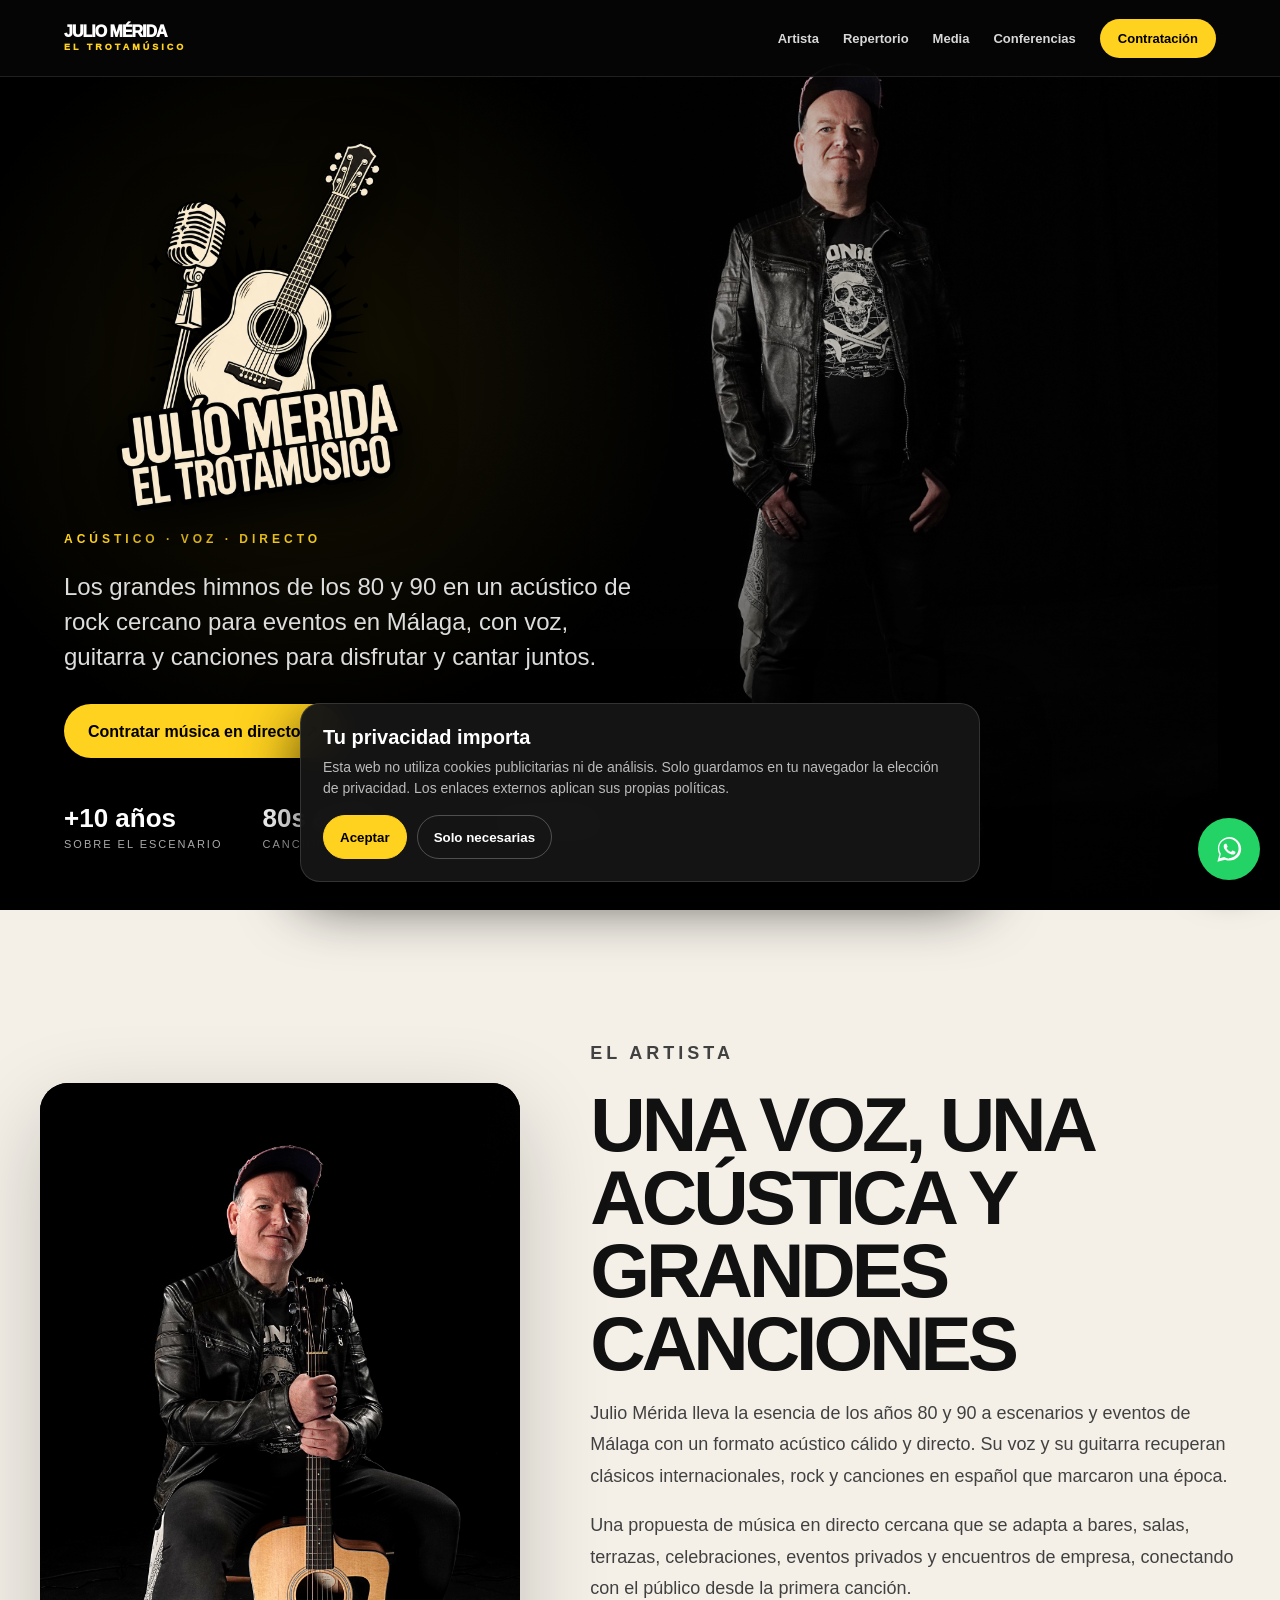
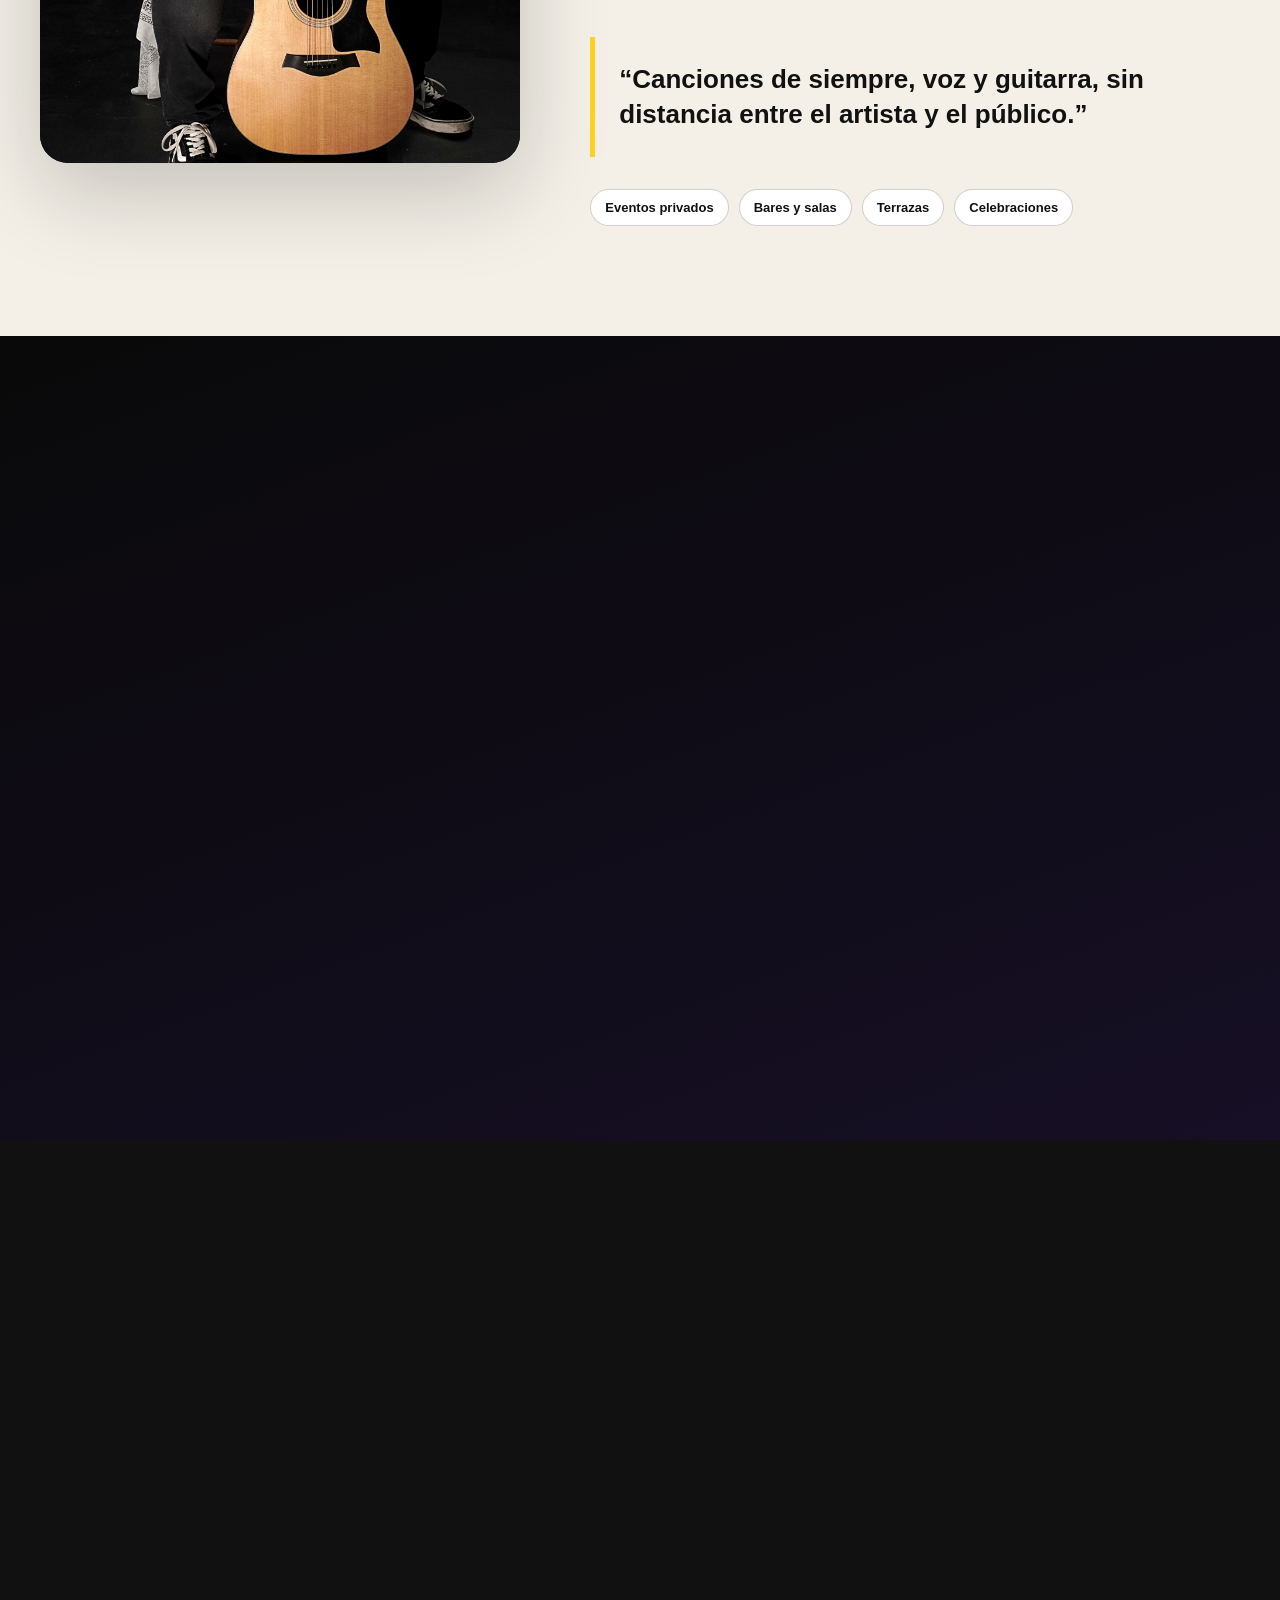
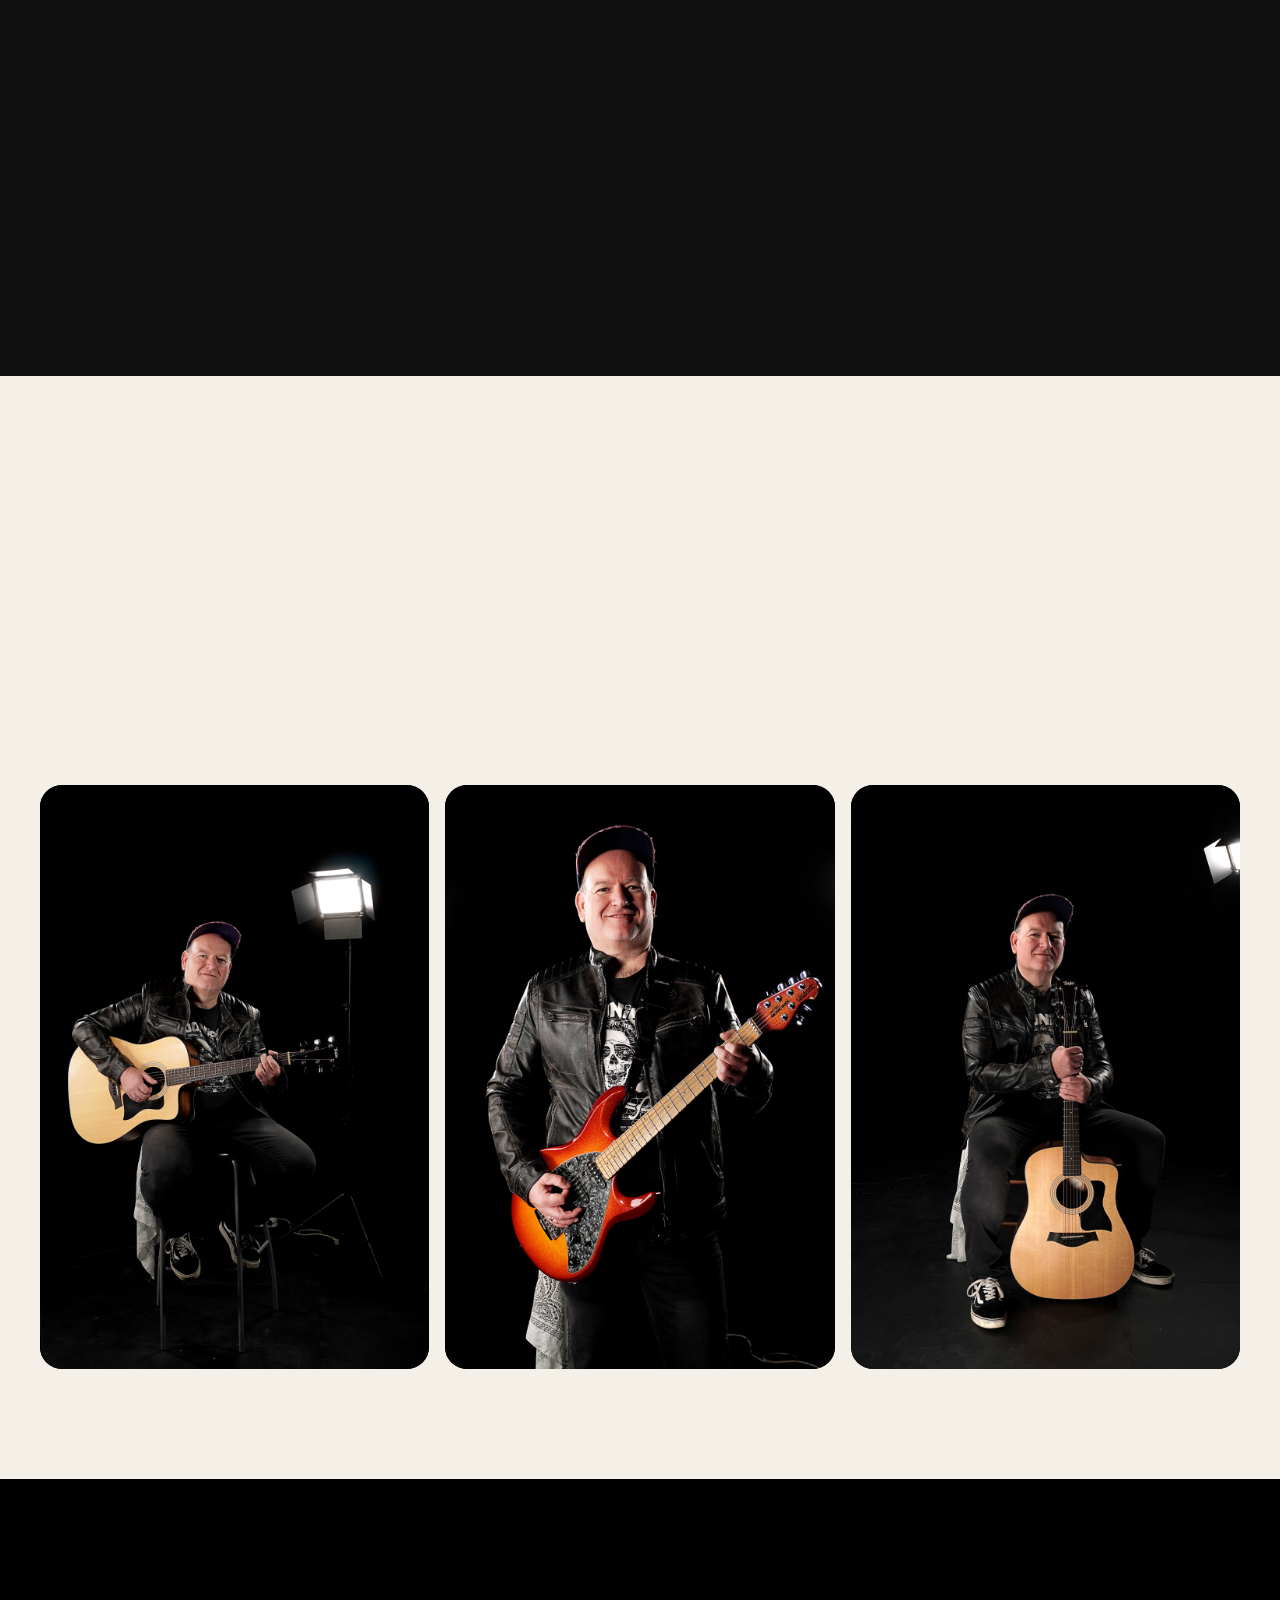
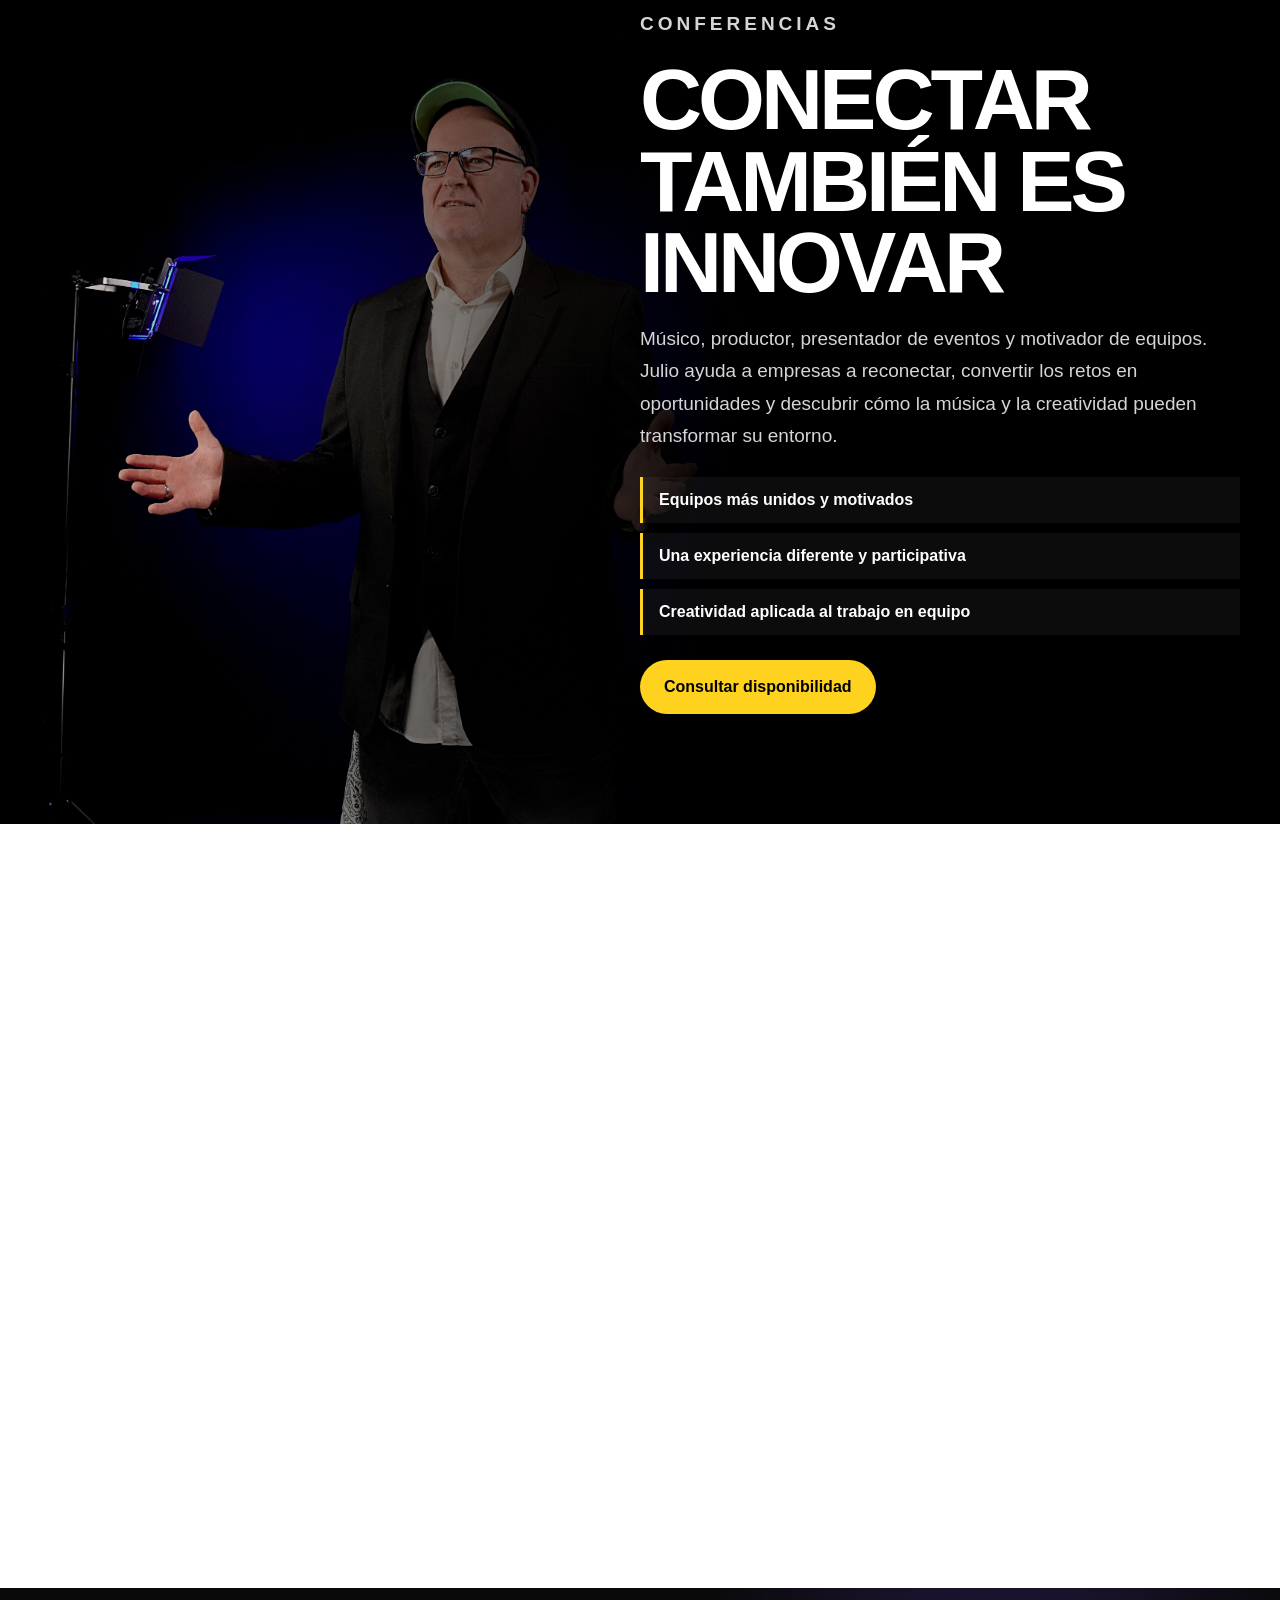
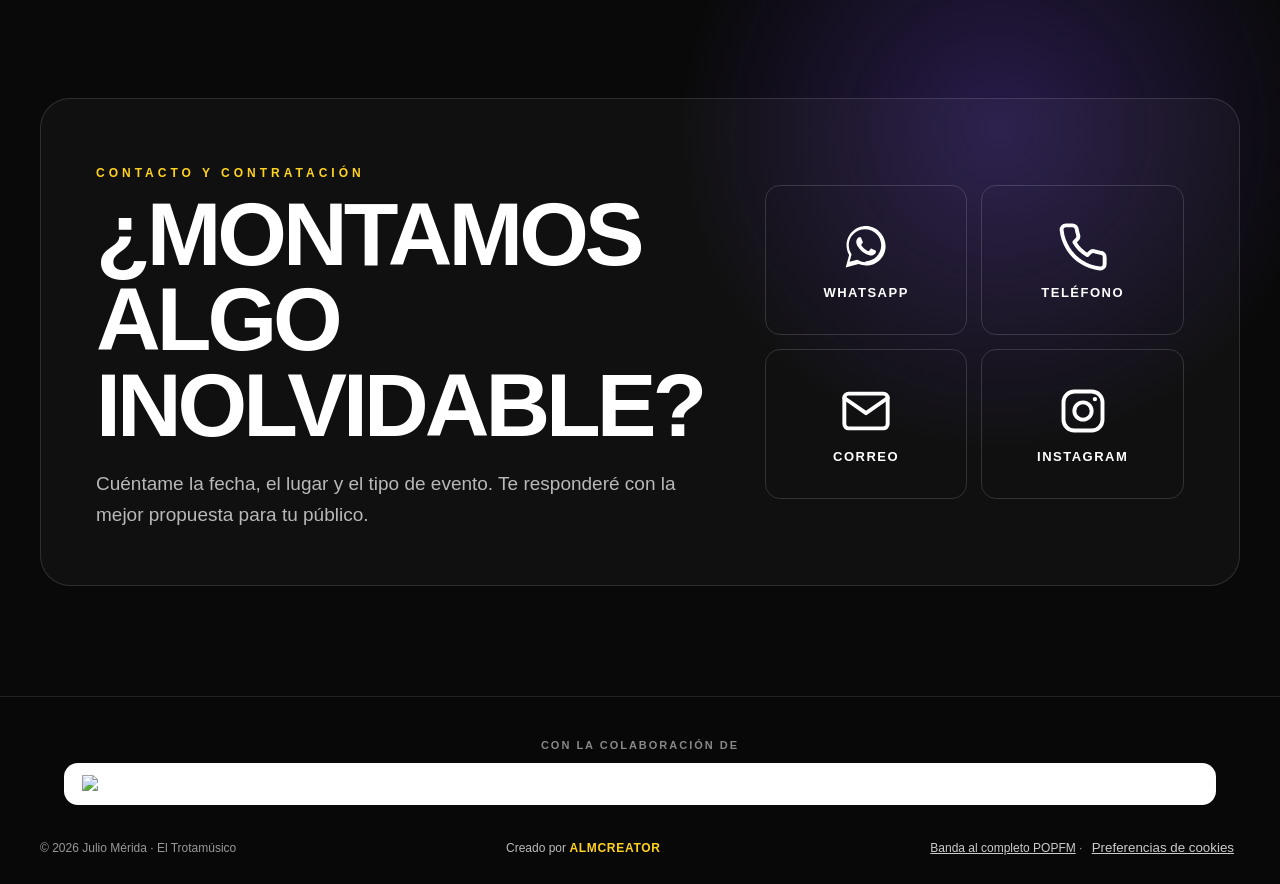
==== commit 7dc07792: "ok" ====
--- a/index.html
+++ b/index.html
@@ -1,15 +1,18 @@
-<!doctype html><html lang="es"><head><meta charset="utf-8"><meta name="viewport" content="width=device-width,initial-scale=1"><meta name="theme-color" content="#080808"><meta name="description" content="Julio Mérida, El Trotamúsico. Conciertos acústicos de los 80 y 90, eventos y conferencias."><title>Julio Mérida · El Trotamúsico</title><link rel="stylesheet" href="modern.css"><link rel="stylesheet" href="modern-fixes.css?v=20261110-5"></head><body><a class="skip" href="#contenido">Saltar al contenido</a>
+<!doctype html><html lang="es"><head><meta charset="utf-8"><meta name="viewport" content="width=device-width,initial-scale=1"><meta name="theme-color" content="#080808"><title>Música en directo y acústico en Málaga | El Trotamúsico</title><meta name="description" content="Música en directo para eventos en Málaga con Julio Mérida, El Trotamúsico: acústico de rock, clásicos de los 80 y 90, celebraciones y eventos de empresa."><meta name="keywords" content="música en directo Málaga, grupos de música Málaga, música para eventos Málaga, acústico Málaga, rock Málaga, cantante Málaga, guitarrista Málaga, conciertos Málaga, eventos de empresa Málaga, música años 80 y 90"><meta name="author" content="Julio Mérida"><meta name="robots" content="index,follow,max-image-preview:large,max-snippet:-1,max-video-preview:-1"><meta name="geo.region" content="ES-MA"><meta name="geo.placename" content="Málaga"><meta property="og:locale" content="es_ES"><meta property="og:type" content="website"><meta property="og:site_name" content="El Trotamúsico"><meta property="og:title" content="Música en directo y acústico en Málaga | El Trotamúsico"><meta property="og:description" content="Rock acústico, clásicos de los 80 y 90 y música en directo para eventos, celebraciones y empresas en Málaga."><meta name="twitter:card" content="summary_large_image"><meta name="twitter:title" content="El Trotamúsico | Música en directo en Málaga"><meta name="twitter:description" content="Acústico de rock y música para eventos en Málaga con Julio Mérida."><script type="application/ld+json">{"@context":"https://schema.org","@type":"Person","name":"Julio Mérida","alternateName":"El Trotamúsico","jobTitle":"Músico, cantante y guitarrista","description":"Artista de música en directo y rock acústico para eventos en Málaga, con repertorio de clásicos de los años 80 y 90.","image":"assets/media-1.jpg","email":"hola@juliomerida.es","telephone":"+34600850620","address":{"@type":"PostalAddress","addressLocality":"Málaga","addressRegion":"Andalucía","addressCountry":"ES"},"areaServed":{"@type":"AdministrativeArea","name":"Málaga"},"sameAs":["https://www.instagram.com/julio.meridajimenez/"],"knowsAbout":["Música en directo","Rock acústico","Música de los años 80 y 90","Música para eventos","Conferencias para empresas"],"makesOffer":[{"@type":"Offer","itemOffered":{"@type":"Service","name":"Música acústica para eventos en Málaga","serviceType":"Actuación musical acústica en directo","areaServed":"Málaga"}},{"@type":"Offer","itemOffered":{"@type":"Service","name":"Rock en directo para celebraciones y empresas","serviceType":"Música en directo para eventos","areaServed":"Málaga"}}]}</script><link rel="stylesheet" href="modern.css"><link rel="stylesheet" href="modern-fixes.css?v=20261110-8"></head><body><a class="skip" href="#contenido">Saltar al contenido</a>
 <header class="site-header"><div class="nav-wrap"><a class="brand" href="#inicio">Julio Mérida<small>El Trotamúsico</small></a><button class="menu-button" aria-label="Abrir menú" aria-expanded="false">☰</button><nav class="nav" aria-label="Navegación principal"><a href="#artista">Artista</a><a href="#repertorio">Repertorio</a><a href="#media">Media</a><a href="#conferencias">Conferencias</a><a class="nav-cta" href="https://wa.me/34600850620" target="_blank" rel="noopener noreferrer">Contratación</a></nav></div></header>
-<main id="contenido"><section class="hero" id="inicio"><div class="hero-art" aria-hidden="true"></div><div class="hero-glow" aria-hidden="true"></div><div class="hero-content"><img class="hero-logo" src="assets/logo-trotamusico-acustica.png" alt="Julio Mérida, El Trotamúsico"><p class="eyebrow">Acústico · Voz · Directo</p><p class="lead">Los grandes himnos de los 80 y 90 en un formato acústico cercano, con voz, guitarra y canciones para disfrutar y cantar juntos.</p><div class="hero-actions"><a class="button button-primary" href="https://wa.me/34600850620" target="_blank" rel="noopener noreferrer">Contratar el acústico ↗</a></div><div class="hero-stats"><div class="hero-stat"><strong>+10 años</strong><span>sobre el escenario</span></div><div class="hero-stat"><strong>80s & 90s</strong><span>canciones inolvidables</span></div><div class="hero-stat"><strong>Acústico</strong><span>voz y guitarra</span></div></div></div></section>
-<section class="section about" id="artista"><div class="shell about-grid"><div class="portrait-window reveal"><img src="assets/julio-portada-acustica.jpg" alt="Julio Mérida con guitarra acústica" loading="lazy"></div><div class="about-copy reveal"><p class="eyebrow">El artista</p><h2>Una voz, una acústica y grandes canciones</h2><p>Julio Mérida lleva la esencia de los años 80 y 90 a cada escenario con un formato acústico cálido y directo. Su voz y su guitarra recuperan los clásicos internacionales y las canciones en español que marcaron una época.</p><p>Un espectáculo cercano que se adapta a cada espacio, conecta con el público y convierte cada actuación en un encuentro para escuchar, recordar y cantar.</p><blockquote class="quote">“Canciones de siempre, voz y guitarra, sin distancia entre el artista y el público.”</blockquote><div class="chips"><span class="chip">Eventos privados</span><span class="chip">Bares y salas</span><span class="chip">Terrazas</span><span class="chip">Celebraciones</span></div></div></div></section>
+<main id="contenido"><section class="hero" id="inicio"><div class="hero-art" aria-hidden="true"></div><div class="hero-glow" aria-hidden="true"></div><div class="hero-content"><h1 class="sr-only">Música en directo y acústico de rock para eventos en Málaga</h1><img class="hero-logo" src="assets/logo-trotamusico-acustica.png" alt="Julio Mérida, El Trotamúsico, música en directo en Málaga"><p class="eyebrow">Acústico · Voz · Directo</p><p class="lead">Los grandes himnos de los 80 y 90 en un acústico de rock cercano para eventos en Málaga, con voz, guitarra y canciones para disfrutar y cantar juntos.</p><div class="hero-actions"><a class="button button-primary" href="https://wa.me/34600850620" target="_blank" rel="noopener noreferrer">Contratar música en directo ↗</a></div><div class="hero-stats"><div class="hero-stat"><strong>+10 años</strong><span>sobre el escenario</span></div><div class="hero-stat"><strong>80s & 90s</strong><span>canciones inolvidables</span></div><div class="hero-stat"><strong>Acústico</strong><span>voz y guitarra</span></div></div></div></section>
+<section class="section about" id="artista"><div class="shell about-grid"><div class="portrait-window reveal"><img src="assets/julio-portada-acustica.jpg" alt="Julio Mérida tocando la guitarra acústica en Málaga" loading="lazy"></div><div class="about-copy reveal"><p class="eyebrow">El artista</p><h2>Una voz, una acústica y grandes canciones</h2><p>Julio Mérida lleva la esencia de los años 80 y 90 a escenarios y eventos de Málaga con un formato acústico cálido y directo. Su voz y su guitarra recuperan clásicos internacionales, rock y canciones en español que marcaron una época.</p><p>Una propuesta de música en directo cercana que se adapta a bares, salas, terrazas, celebraciones, eventos privados y encuentros de empresa, conectando con el público desde la primera canción.</p><blockquote class="quote">“Canciones de siempre, voz y guitarra, sin distancia entre el artista y el público.”</blockquote><div class="chips"><span class="chip">Eventos privados</span><span class="chip">Bares y salas</span><span class="chip">Terrazas</span><span class="chip">Celebraciones</span></div></div></div></section>
 <section class="section highlights" id="repertorio"><div class="shell"><div class="section-head reveal"><p class="eyebrow">Repertorio acústico</p><h2>Una noche para cantarlo todo</h2><p class="section-intro">Clásicos internacionales, himnos en español y versiones acústicas adaptadas a cada público y cada momento.</p></div><div class="track-grid"><article class="track reveal"><span class="track-number">01 · Rock en acústico</span><h3>Clásicos con otra piel</h3><p>Grandes canciones internacionales llevadas a voz y guitarra con un sonido cercano y personal.</p></article><article class="track reveal"><span class="track-number">02 · En español</span><h3>Canciones de una generación</h3><p>Temas como “Sufre Mamón”, “Zapatillas” y “Mi gran noche”, listos para cantar juntos.</p></article><article class="track reveal"><span class="track-number">03 · El momento único</span><h3>Peticiones e improvisación</h3><p>Un repertorio flexible y una conexión con el público que hace diferente cada actuación.</p></article></div></div></section>
-<section class="section gallery" id="media"><div class="shell"><div class="section-head reveal"><p class="eyebrow">Media</p><h2>El Trotamúsico en acústico</h2><p class="section-intro">La cercanía de la voz y la guitarra, junto a otros formatos disponibles para cada ocasión.</p></div><div class="gallery-grid reveal"><button class="gallery-card" data-full="assets/media-1.jpg"><img src="assets/media-1.jpg" alt="Julio Mérida con guitarra acústica" loading="lazy"><span>Formato acústico ↗</span></button><button class="gallery-card" data-full="assets/media-2.jpg"><img src="assets/media-2.jpg" alt="Sesión fotográfica de El Trotamúsico" loading="lazy"><span>Sesión artística ↗</span></button><button class="gallery-card" data-full="assets/media-3.jpg"><img src="assets/media-3.jpg" alt="Julio Mérida en una conferencia" loading="lazy"><span>Conferencias ↗</span></button></div></div></section>
+<section class="section local-music" aria-labelledby="musica-malaga"><div class="shell"><div class="section-head reveal"><p class="eyebrow">Música en Málaga</p><h2 id="musica-malaga">Música en directo para cada evento</h2><p class="section-intro">El Trotamúsico ofrece actuaciones acústicas de rock en Málaga para celebraciones, locales, fiestas privadas y eventos corporativos.</p></div><div class="local-grid"><article class="local-card reveal"><h3>Acústico en Málaga</h3><p>Voz y guitarra con un repertorio flexible de clásicos nacionales e internacionales para crear un ambiente cercano.</p></article><article class="local-card reveal"><h3>Rock de los 80 y 90</h3><p>Himnos y canciones reconocibles para un público que quiere recordar, cantar y participar durante el concierto.</p></article><article class="local-card reveal"><h3>Música para eventos</h3><p>Una alternativa personal a los grupos de música convencionales para bodas, empresas, terrazas, salas y celebraciones en Málaga.</p></article></div></div></section>
+<section class="section gallery" id="media"><div class="shell"><div class="section-head reveal"><p class="eyebrow">Media</p><h2>El Trotamúsico en acústico</h2><p class="section-intro">La cercanía de la voz y la guitarra, junto a otros formatos disponibles para cada ocasión.</p></div><div class="gallery-grid reveal"><figure class="gallery-card"><img src="assets/media-1.jpg" alt="Julio Mérida tocando la guitarra acústica" loading="lazy"></figure><figure class="gallery-card"><img src="assets/media-2.jpg" alt="Retrato de Julio Mérida con guitarra eléctrica" loading="lazy"></figure><figure class="gallery-card"><img src="assets/media-3.jpg" alt="Julio Mérida posando con guitarra acústica" loading="lazy"></figure></div></div></section>
 <section class="section conference" id="conferencias"><div class="conference-image" aria-hidden="true"></div><div class="shell"><div class="conference-content reveal"><p class="eyebrow">Conferencias</p><h2>Conectar también es innovar</h2><p>Músico, productor, presentador de eventos y motivador de equipos. Julio ayuda a empresas a reconectar, convertir los retos en oportunidades y descubrir cómo la música y la creatividad pueden transformar su entorno.</p><div class="benefits"><div class="benefit">Equipos más unidos y motivados</div><div class="benefit">Una experiencia diferente y participativa</div><div class="benefit">Creatividad aplicada al trabajo en equipo</div></div><a class="button button-primary" href="https://wa.me/34600850620" target="_blank" rel="noopener noreferrer">Consultar disponibilidad</a></div></div></section>
 <section class="section testimonials"><div class="shell"><div class="section-head reveal"><p class="eyebrow">Testimonios</p><h2>Lo que queda después del último acorde</h2></div><div class="testimonial-grid"><article class="testimonial reveal"><div class="stars">★★★★★</div><blockquote>“El Trotamúsico nos transportó a los 80 con su energía y talento. ¡Fue como revivir nuestra juventud!”</blockquote><cite>María G. · Fan en Málaga</cite></article><article class="testimonial reveal"><div class="stars">★★★★★</div><blockquote>“Nunca había visto a un artista conectar tanto con el público. Todos cantamos y bailamos sin parar.”</blockquote><cite>Juan P. · Organizador de eventos</cite></article><article class="testimonial reveal"><div class="stars">★★★★★</div><blockquote>“Sus versiones en español son increíbles. Un verdadero viaje en el tiempo.”</blockquote><cite>Laura R. · Crítica musical</cite></article></div></div></section>
 <section class="section contact" id="contacto"><div class="shell"><div class="contact-card reveal"><div><p class="eyebrow">Contacto y contratación</p><h2>¿Montamos algo inolvidable?</h2><p class="section-intro">Cuéntame la fecha, el lugar y el tipo de evento. Te responderé con la mejor propuesta para tu público.</p></div><div class="contact-links contact-icons"><a class="contact-link contact-icon contact-whatsapp" href="https://wa.me/34600850620" aria-label="Contactar por WhatsApp" target="_blank" rel="noopener noreferrer"><svg viewBox="0 0 32 32" aria-hidden="true"><path d="M16.04 3C9.41 3 4.02 8.35 4.02 14.94c0 2.1.55 4.16 1.59 5.96L3.5 28.6l7.92-2.07a12.08 12.08 0 0 0 4.62.92h.01c6.62 0 12.01-5.36 12.01-11.95C28.06 8.89 22.67 3 16.04 3Zm0 22.43h-.01a9.96 9.96 0 0 1-5.08-1.38l-.36-.21-4.7 1.23 1.25-4.56-.24-.37a9.9 9.9 0 0 1-1.53-5.2c0-5.47 4.48-9.92 10-9.92 5.51 0 10 4.45 10 9.92 0 5.48-4.49 9.93-10 9.93Zm5.48-7.44c-.3-.15-1.78-.87-2.06-.97-.27-.1-.47-.15-.67.15-.2.3-.77.97-.94 1.17-.17.2-.35.22-.65.07-.3-.15-1.26-.46-2.4-1.47a8.92 8.92 0 0 1-1.66-2.05c-.17-.3-.02-.46.13-.61.14-.13.3-.35.45-.52.15-.17.2-.3.3-.5.1-.2.05-.37-.02-.52-.08-.15-.67-1.61-.92-2.2-.24-.58-.49-.5-.67-.51h-.57c-.2 0-.52.07-.8.37-.27.3-1.04 1.02-1.04 2.48s1.07 2.87 1.22 3.07c.15.2 2.1 3.19 5.08 4.47.71.3 1.27.49 1.7.63.71.22 1.36.19 1.87.12.57-.08 1.78-.72 2.03-1.42.25-.7.25-1.3.17-1.42-.07-.12-.27-.2-.57-.35Z"/></svg><span>WhatsApp</span></a><a class="contact-link contact-icon" href="tel:+34600850620" aria-label="Llamar al 600 85 06 20"><svg viewBox="0 0 24 24" aria-hidden="true"><path d="M22 16.92v3a2 2 0 0 1-2.18 2 19.79 19.79 0 0 1-8.63-3.07 19.5 19.5 0 0 1-6-6A19.79 19.79 0 0 1 2.12 4.18 2 2 0 0 1 4.11 2h3a2 2 0 0 1 2 1.72c.12.9.33 1.78.62 2.63a2 2 0 0 1-.45 2.11L8 9.73a16 16 0 0 0 6 6l1.27-1.27a2 2 0 0 1 2.11-.45c.85.29 1.73.5 2.63.62A2 2 0 0 1 22 16.92Z"/></svg><span>Teléfono</span></a><a class="contact-link contact-icon" href="mailto:hola@juliomerida.es" aria-label="Enviar correo a hola@juliomerida.es"><svg viewBox="0 0 24 24" aria-hidden="true"><path d="M4 4h16a2 2 0 0 1 2 2v12a2 2 0 0 1-2 2H4a2 2 0 0 1-2-2V6a2 2 0 0 1 2-2Z"/><path d="m22 6-10 7L2 6"/></svg><span>Correo</span></a><a class="contact-link contact-icon contact-instagram" href="https://www.instagram.com/julio.meridajimenez/" aria-label="Visitar Instagram de Julio Mérida" target="_blank" rel="noopener noreferrer"><svg viewBox="0 0 24 24" aria-hidden="true"><rect x="3" y="3" width="18" height="18" rx="5"/><circle cx="12" cy="12" r="4"/><circle cx="17.5" cy="6.5" r="1" class="icon-fill"/></svg><span>Instagram</span></a></div></div></div></section></main>
 <footer class="footer"><div class="footer-sponsors"><p>Con la colaboración de</p><div class="sponsor-strip"><img src="assets/footer-colaboradores.png" alt="Ayuntamiento de Málaga, IMFE, Diputación Provincial de Málaga, Sabor a Málaga y Fundación El Pimpi"></div></div><div class="footer-inner"><span>© <span id="year"></span> Julio Mérida · El Trotamúsico</span><span class="footer-credit">Creado por <strong>ALMCREATOR</strong></span><span><a href="http://popfm.band/" target="_blank" rel="noopener noreferrer">Banda al completo POPFM</a> · <button class="privacy-button">Preferencias de cookies</button></span></div></footer><a class="whatsapp-float" href="https://wa.me/34600850620" aria-label="Hablar por WhatsApp" target="_blank" rel="noopener noreferrer"><svg viewBox="0 0 32 32" aria-hidden="true"><path fill="currentColor" d="M16.04 3C9.41 3 4.02 8.35 4.02 14.94c0 2.1.55 4.16 1.59 5.96L3.5 28.6l7.92-2.07a12.08 12.08 0 0 0 4.62.92h.01c6.62 0 12.01-5.36 12.01-11.95C28.06 8.89 22.67 3 16.04 3Zm0 22.43h-.01a9.96 9.96 0 0 1-5.08-1.38l-.36-.21-4.7 1.23 1.25-4.56-.24-.37a9.9 9.9 0 0 1-1.53-5.2c0-5.47 4.48-9.92 10-9.92 5.51 0 10 4.45 10 9.92 0 5.48-4.49 9.93-10 9.93Zm5.48-7.44c-.3-.15-1.78-.87-2.06-.97-.27-.1-.47-.15-.67.15-.2.3-.77.97-.94 1.17-.17.2-.35.22-.65.07-.3-.15-1.26-.46-2.4-1.47a8.92 8.92 0 0 1-1.66-2.05c-.17-.3-.02-.46.13-.61.14-.13.3-.35.45-.52.15-.17.2-.3.3-.5.1-.2.05-.37-.02-.52-.08-.15-.67-1.61-.92-2.2-.24-.58-.49-.5-.67-.51h-.57c-.2 0-.52.07-.8.37-.27.3-1.04 1.02-1.04 2.48s1.07 2.87 1.22 3.07c.15.2 2.1 3.19 5.08 4.47.71.3 1.27.49 1.7.63.71.22 1.36.19 1.87.12.57-.08 1.78-.72 2.03-1.42.25-.7.25-1.3.17-1.42-.07-.12-.27-.2-.57-.35Z"/></svg></a>
-<aside class="cookie" id="cookies" hidden aria-label="Preferencias de cookies"><h2>Tu privacidad importa</h2><p>Esta web no utiliza cookies publicitarias ni de análisis. Solo guardamos en tu navegador la elección de privacidad. Los enlaces externos aplican sus propias políticas.</p><div class="cookie-actions"><button class="accept" data-choice="accepted">Aceptar</button><button data-choice="necessary">Solo necesarias</button></div></aside><dialog id="gallery-dialog"><button class="dialog-close" aria-label="Cerrar">×</button><img src="" alt=""></dialog><script src="modern.js"></script></body></html>
+<aside class="cookie" id="cookies" hidden aria-label="Preferencias de cookies"><h2>Tu privacidad importa</h2><p>Esta web no utiliza cookies publicitarias ni de análisis. Solo guardamos en tu navegador la elección de privacidad. Los enlaces externos aplican sus propias políticas.</p><div class="cookie-actions"><button class="accept" data-choice="accepted">Aceptar</button><button data-choice="necessary">Solo necesarias</button></div></aside><script src="modern.js?v=20261110-1"></script></body></html>
 
 
 
 
+
+
--- a/modern-fixes.css
+++ b/modern-fixes.css
@@ -1,4 +1,5 @@
 html{overflow-x:hidden}body{max-width:100vw}.contact-link{min-width:0;overflow-wrap:anywhere}
+.sr-only{position:absolute!important;width:1px!important;height:1px!important;padding:0!important;margin:-1px!important;overflow:hidden!important;clip:rect(0,0,0,0)!important;white-space:nowrap!important;border:0!important}.local-music{background:#111;color:#fff}.local-grid{display:grid;grid-template-columns:repeat(3,minmax(0,1fr));gap:18px}.local-card{padding:28px;border:1px solid #ffffff1c;border-radius:22px;background:#ffffff08}.local-card h3{margin:0 0 12px;font-size:25px}.local-card p{margin:0;color:#bbb;line-height:1.65}@media(max-width:760px){.local-grid{grid-template-columns:1fr}.local-card{padding:24px}}
 .brand-logo{display:flex;align-items:center;height:68px;width:96px}.brand-logo img{display:block;width:100%;height:100%;object-fit:contain}.hero-art{background-image:url('assets/julio-portada.jpg');background-position:center 20%}.hero-art:after{background:linear-gradient(90deg,#000 0%,#000b 34%,#0002 65%),linear-gradient(0deg,#000 0%,#0000 48%)}.hero-glow{background:radial-gradient(circle at 24% 42%,#ffd21f16,transparent 34%)}.hero-content{padding-top:132px;padding-bottom:58px}.hero-logo{display:block;width:min(440px,48vw);max-height:390px;object-fit:contain;object-position:left center;margin:0 0 10px;filter:drop-shadow(0 12px 26px #000)}.hero .eyebrow{margin-top:0}
 @media(max-width:620px){.brand-logo{height:60px;width:78px}.hero-art{background-size:auto 100%;background-position:left center}.hero-art:after{background:linear-gradient(0deg,#000 0%,#000b 52%,#0002 100%)}.hero-content{padding-top:102px}.hero-logo{width:min(68vw,270px);max-height:270px;margin:0 0 6px}}
 .hero-art{background-image:url('assets/julio-portada-guitarra.jpg');background-position:center 24%}
@@ -14,6 +15,10 @@
 .footer-sponsors{width:min(100%,var(--max));max-width:var(--max);padding:0 24px}.sponsor-strip{width:100%;overflow:hidden}.sponsor-strip img{width:100%;max-width:100%}
 @media(max-width:620px){.footer-sponsors{width:100%;padding:0}.sponsor-strip{border-radius:10px;padding:7px 9px}.sponsor-strip img{max-height:none}}
 .whatsapp-float svg{display:block;width:31px;height:31px}
+.gallery-card{margin:0;cursor:default}.gallery-card:hover img{transform:none}
+.gallery-grid{grid-template-columns:repeat(3,minmax(0,1fr));grid-template-rows:auto;align-items:start}.gallery-card,.gallery-card:first-child{grid-row:auto;aspect-ratio:2/3;background:#000}.gallery-card img{width:100%;height:100%;object-fit:contain;object-position:center}
+@media(max-width:900px){.gallery-grid{grid-template-columns:repeat(3,minmax(0,1fr));grid-template-rows:auto}}
+@media(max-width:620px){.gallery-grid{grid-template-columns:1fr;grid-template-rows:auto;gap:18px}.gallery-card,.gallery-card:first-child{grid-row:auto;aspect-ratio:2/3}}
 .hero-art{background-size:auto 125%;background-position:88% center}
 .conference-image{background-size:auto 118%;background-position:8% center;background-repeat:no-repeat}
 .contact-icons{grid-template-columns:repeat(2,minmax(0,1fr));gap:14px}.contact-icon{min-height:150px;display:flex;flex-direction:column;align-items:center;justify-content:center;gap:12px;text-align:center}.contact-icon svg{width:52px;height:52px;fill:none;stroke:currentColor;stroke-width:1.8;stroke-linecap:round;stroke-linejoin:round}.contact-icon span{font-size:13px;letter-spacing:1.5px;text-transform:uppercase}.contact-whatsapp svg{fill:currentColor;stroke:none}.contact-instagram .icon-fill{fill:currentColor;stroke:none}.contact-whatsapp:hover{background:#25d366;color:#fff}.contact-instagram:hover{background:#c13584;color:#fff}
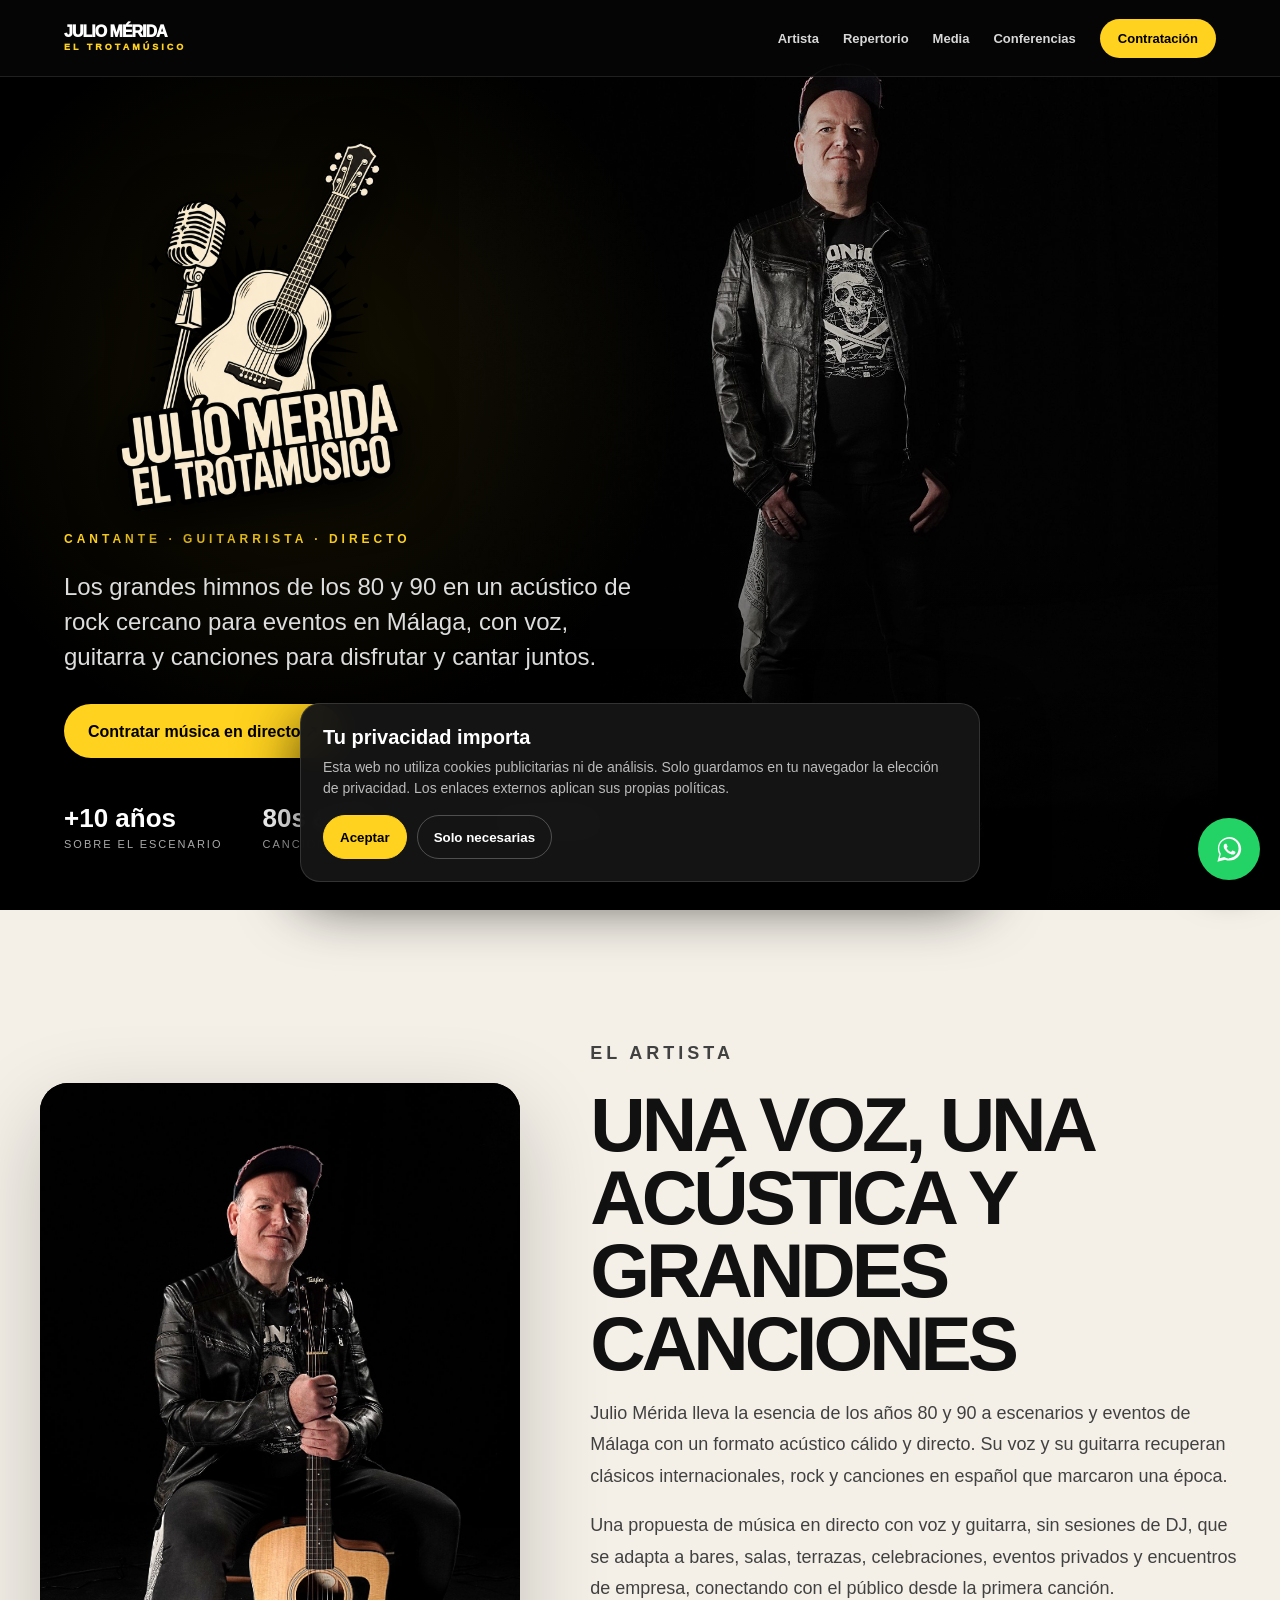
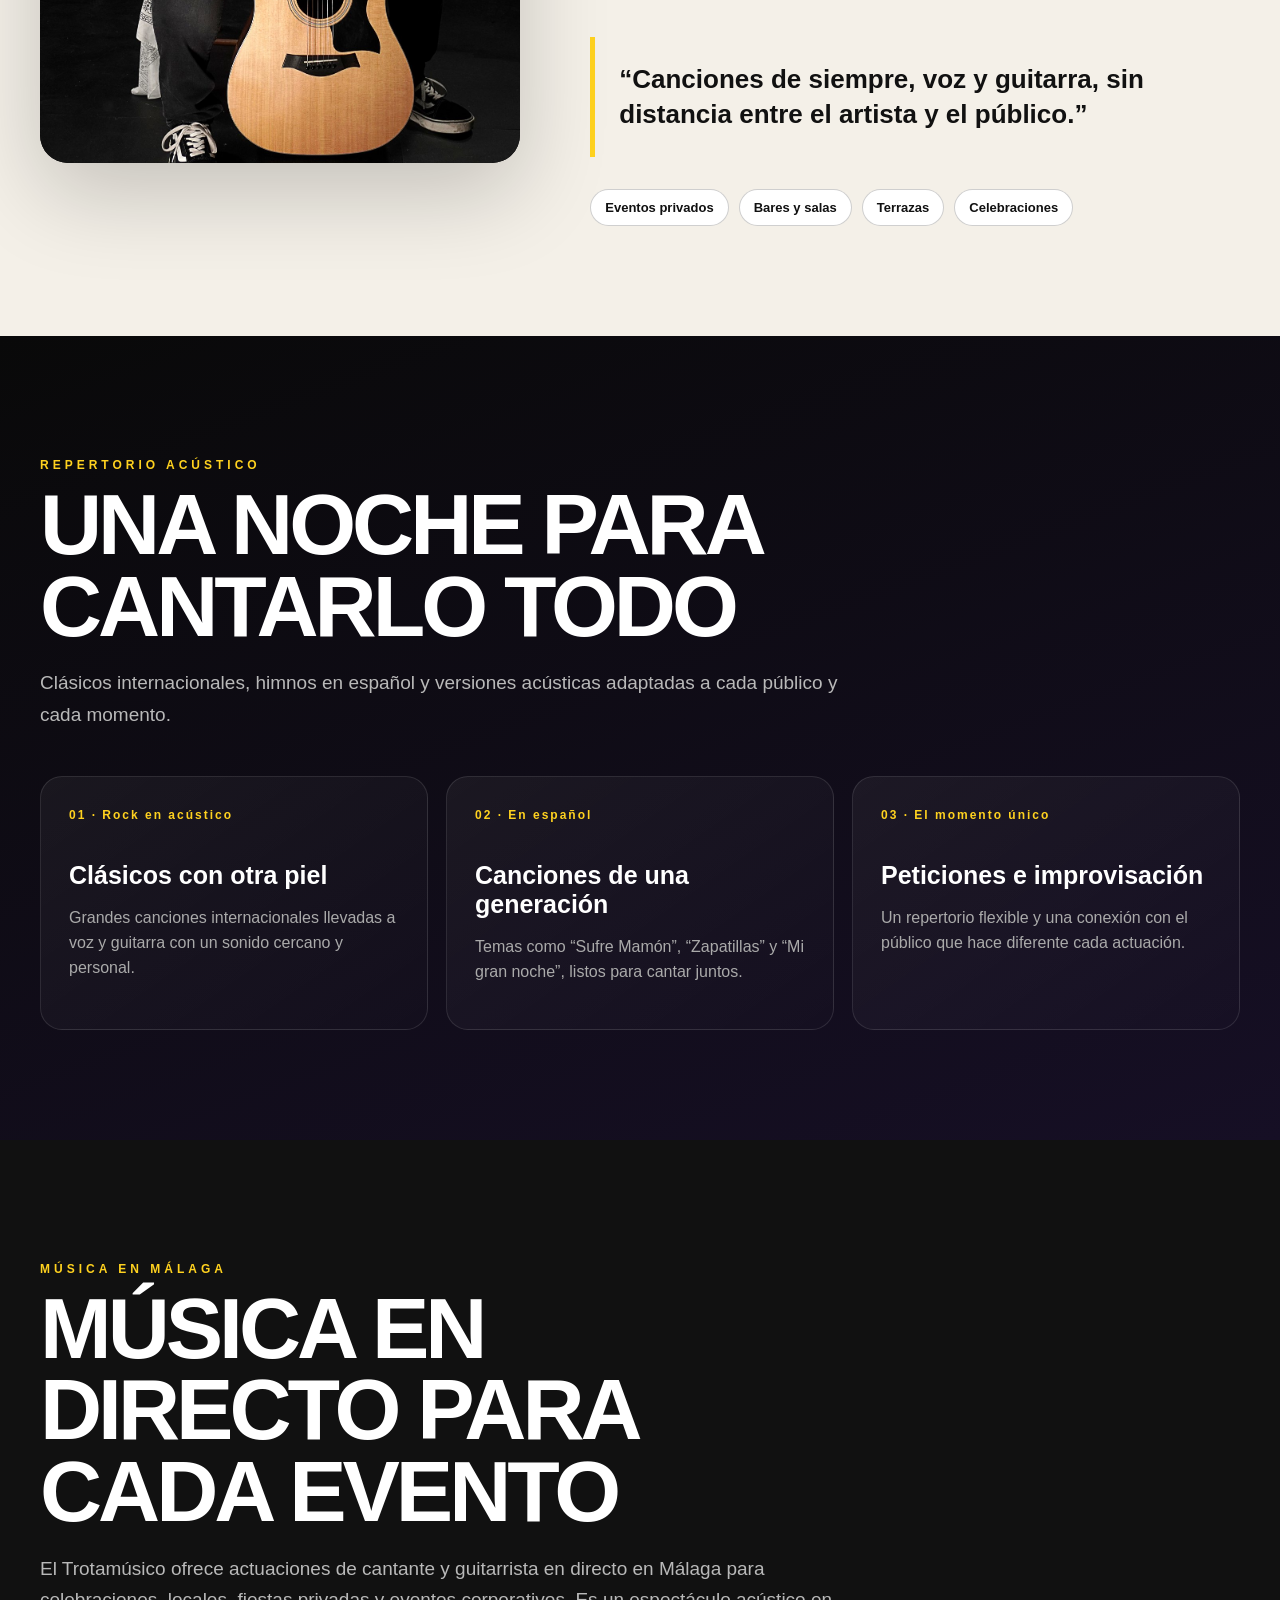
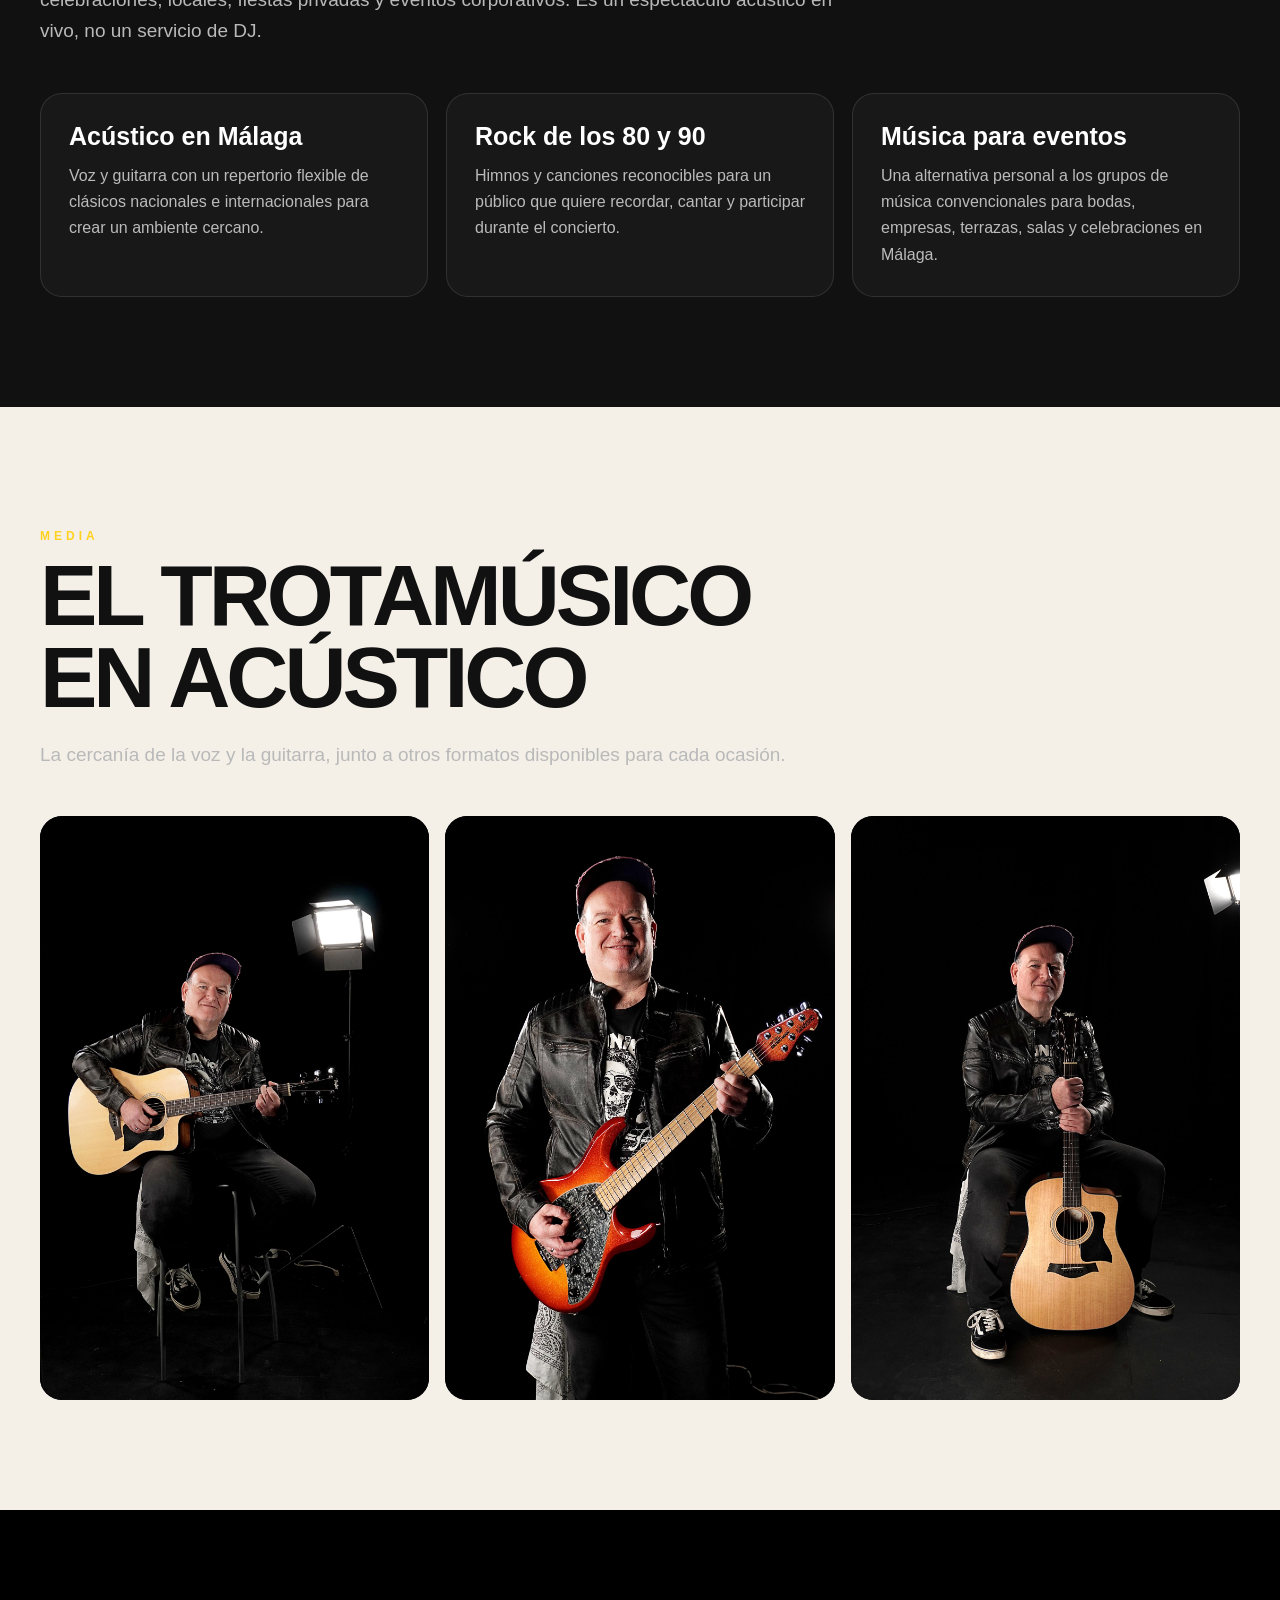
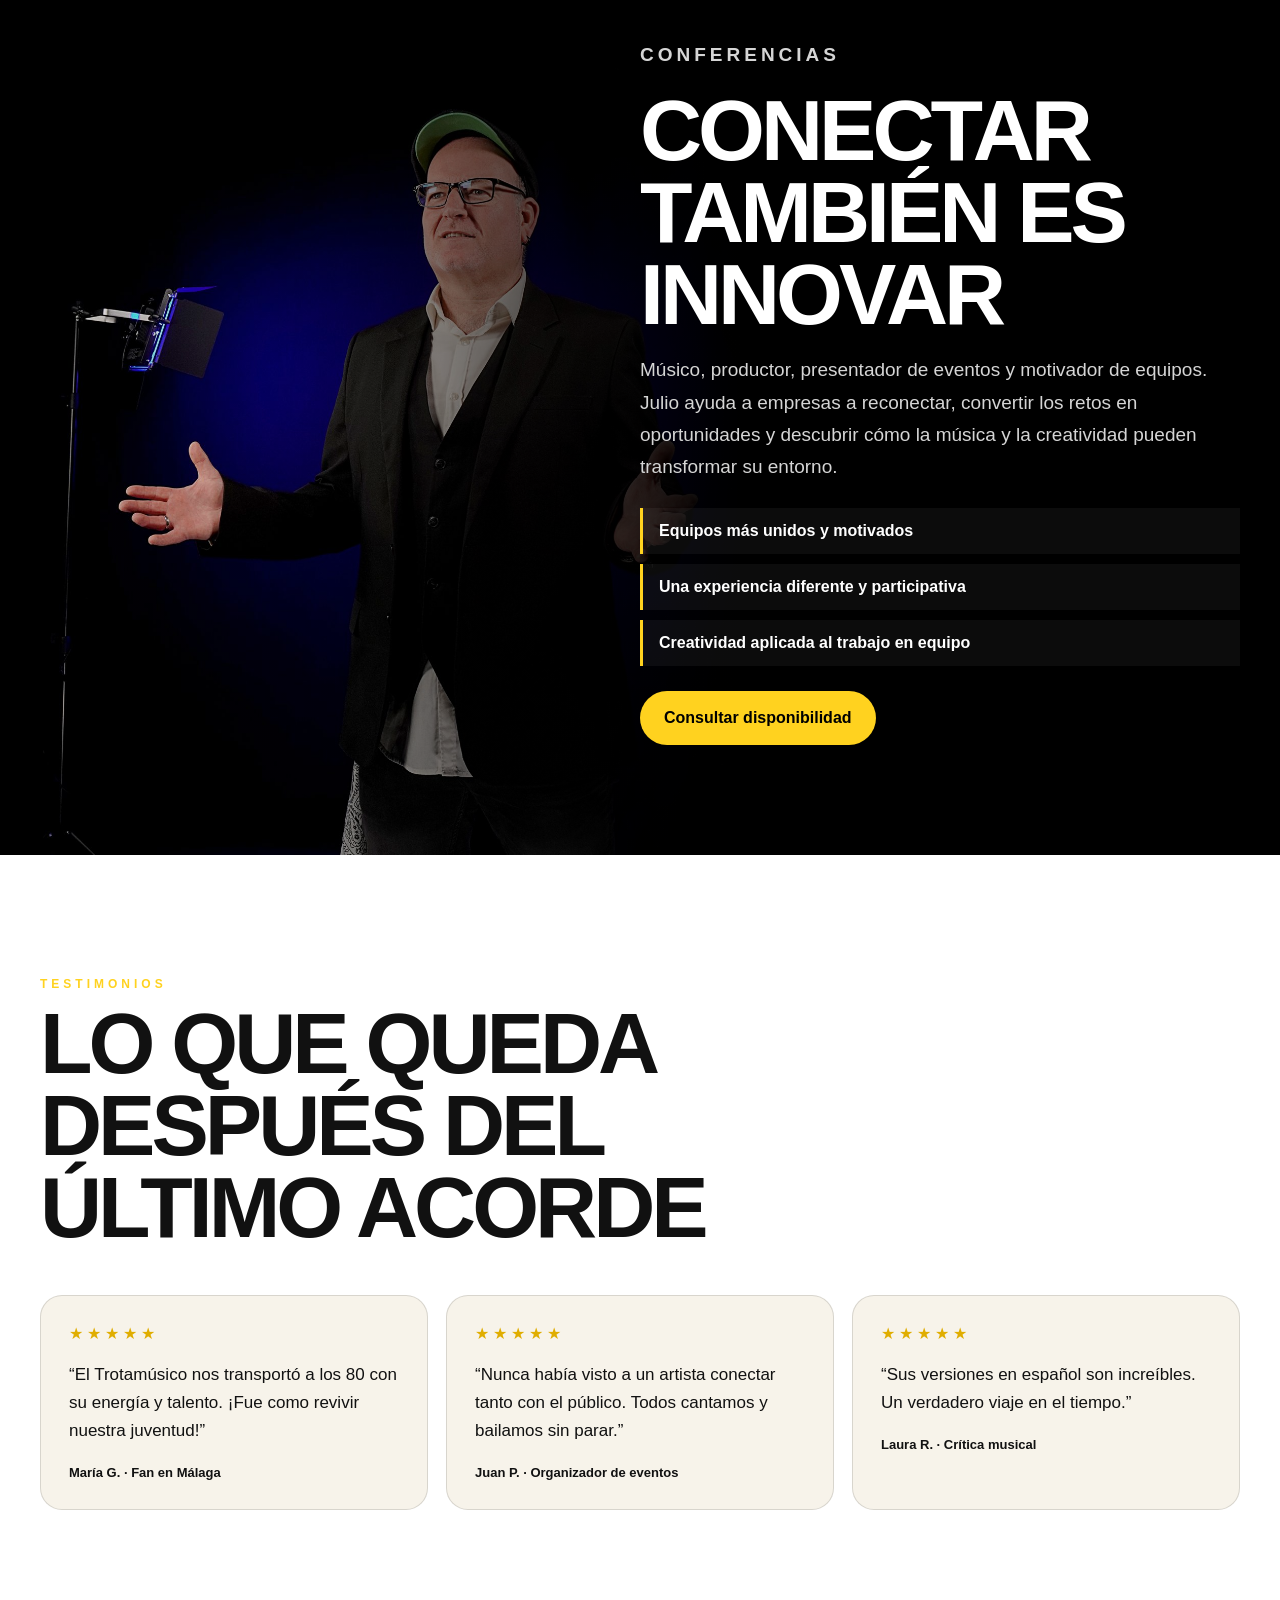
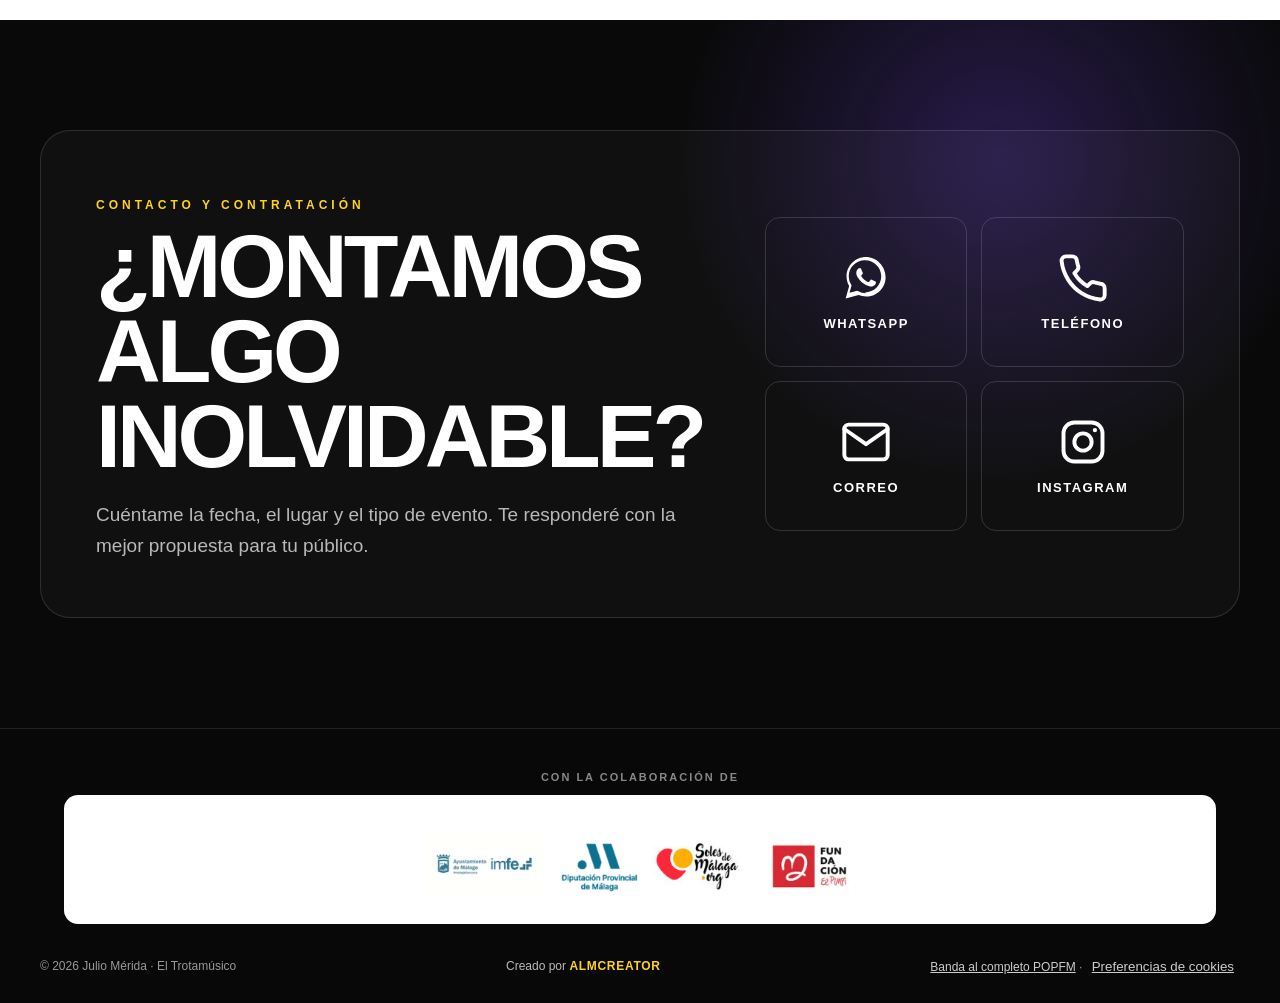
==== commit 9104965c: "ok" ====
--- a/index.html
+++ b/index.html
@@ -1,9 +1,9 @@
-<!doctype html><html lang="es"><head><meta charset="utf-8"><meta name="viewport" content="width=device-width,initial-scale=1"><meta name="theme-color" content="#080808"><title>Música en directo y acústico en Málaga | El Trotamúsico</title><meta name="description" content="Música en directo para eventos en Málaga con Julio Mérida, El Trotamúsico: acústico de rock, clásicos de los 80 y 90, celebraciones y eventos de empresa."><meta name="keywords" content="música en directo Málaga, grupos de música Málaga, música para eventos Málaga, acústico Málaga, rock Málaga, cantante Málaga, guitarrista Málaga, conciertos Málaga, eventos de empresa Málaga, música años 80 y 90"><meta name="author" content="Julio Mérida"><meta name="robots" content="index,follow,max-image-preview:large,max-snippet:-1,max-video-preview:-1"><meta name="geo.region" content="ES-MA"><meta name="geo.placename" content="Málaga"><meta property="og:locale" content="es_ES"><meta property="og:type" content="website"><meta property="og:site_name" content="El Trotamúsico"><meta property="og:title" content="Música en directo y acústico en Málaga | El Trotamúsico"><meta property="og:description" content="Rock acústico, clásicos de los 80 y 90 y música en directo para eventos, celebraciones y empresas en Málaga."><meta name="twitter:card" content="summary_large_image"><meta name="twitter:title" content="El Trotamúsico | Música en directo en Málaga"><meta name="twitter:description" content="Acústico de rock y música para eventos en Málaga con Julio Mérida."><script type="application/ld+json">{"@context":"https://schema.org","@type":"Person","name":"Julio Mérida","alternateName":"El Trotamúsico","jobTitle":"Músico, cantante y guitarrista","description":"Artista de música en directo y rock acústico para eventos en Málaga, con repertorio de clásicos de los años 80 y 90.","image":"assets/media-1.jpg","email":"hola@juliomerida.es","telephone":"+34600850620","address":{"@type":"PostalAddress","addressLocality":"Málaga","addressRegion":"Andalucía","addressCountry":"ES"},"areaServed":{"@type":"AdministrativeArea","name":"Málaga"},"sameAs":["https://www.instagram.com/julio.meridajimenez/"],"knowsAbout":["Música en directo","Rock acústico","Música de los años 80 y 90","Música para eventos","Conferencias para empresas"],"makesOffer":[{"@type":"Offer","itemOffered":{"@type":"Service","name":"Música acústica para eventos en Málaga","serviceType":"Actuación musical acústica en directo","areaServed":"Málaga"}},{"@type":"Offer","itemOffered":{"@type":"Service","name":"Rock en directo para celebraciones y empresas","serviceType":"Música en directo para eventos","areaServed":"Málaga"}}]}</script><link rel="stylesheet" href="modern.css"><link rel="stylesheet" href="modern-fixes.css?v=20261110-8"></head><body><a class="skip" href="#contenido">Saltar al contenido</a>
+<!doctype html><html lang="es"><head><meta charset="utf-8"><meta name="viewport" content="width=device-width,initial-scale=1"><meta name="theme-color" content="#080808"><title>Música en directo y acústico en Málaga | El Trotamúsico</title><meta name="description" content="Música en directo para eventos en Málaga con Julio Mérida, cantante y guitarrista. Rock acústico, clásicos de los 80 y 90, celebraciones y empresas."><meta name="keywords" content="música en directo Málaga, grupos de música Málaga, música para eventos Málaga, acústico Málaga, rock Málaga, cantante Málaga, guitarrista Málaga, conciertos Málaga, eventos de empresa Málaga, música años 80 y 90"><meta name="author" content="Julio Mérida"><meta name="robots" content="index,follow,max-image-preview:large,max-snippet:-1,max-video-preview:-1"><meta name="geo.region" content="ES-MA"><meta name="geo.placename" content="Málaga"><meta property="og:locale" content="es_ES"><meta property="og:type" content="website"><meta property="og:site_name" content="El Trotamúsico"><meta property="og:title" content="Música en directo y acústico en Málaga | El Trotamúsico"><meta property="og:description" content="Rock acústico, clásicos de los 80 y 90 y música en directo para eventos, celebraciones y empresas en Málaga."><meta name="twitter:card" content="summary_large_image"><meta name="twitter:title" content="El Trotamúsico | Música en directo en Málaga"><meta name="twitter:description" content="Acústico de rock y música para eventos en Málaga con Julio Mérida."><script type="application/ld+json">{"@context":"https://schema.org","@type":"Person","name":"Julio Mérida","alternateName":"El Trotamúsico","jobTitle":"Cantante y guitarrista de música en directo","hasOccupation":{"@type":"Occupation","name":"Cantante y guitarrista","occupationLocation":{"@type":"City","name":"Málaga"}},"disambiguatingDescription":"Julio Mérida es cantante y guitarrista de actuaciones musicales en directo; no es DJ ni ofrece sesiones de DJ.","description":"Cantante y guitarrista de música en directo y rock acústico para eventos en Málaga, con repertorio de clásicos de los años 80 y 90.","image":"assets/media-1.jpg","email":"hola@juliomerida.es","telephone":"+34600850620","address":{"@type":"PostalAddress","addressLocality":"Málaga","addressRegion":"Andalucía","addressCountry":"ES"},"areaServed":{"@type":"AdministrativeArea","name":"Málaga"},"sameAs":["https://www.instagram.com/julio.meridajimenez/"],"knowsAbout":["Música en directo","Rock acústico","Música de los años 80 y 90","Música para eventos","Conferencias para empresas"],"makesOffer":[{"@type":"Offer","itemOffered":{"@type":"Service","name":"Música acústica para eventos en Málaga","serviceType":"Actuación musical acústica en directo","areaServed":"Málaga"}},{"@type":"Offer","itemOffered":{"@type":"Service","name":"Rock en directo para celebraciones y empresas","serviceType":"Música en directo para eventos","areaServed":"Málaga"}}]}</script><link rel="stylesheet" href="modern.css"><link rel="stylesheet" href="modern-fixes.css?v=20261110-8"></head><body><a class="skip" href="#contenido">Saltar al contenido</a>
 <header class="site-header"><div class="nav-wrap"><a class="brand" href="#inicio">Julio Mérida<small>El Trotamúsico</small></a><button class="menu-button" aria-label="Abrir menú" aria-expanded="false">☰</button><nav class="nav" aria-label="Navegación principal"><a href="#artista">Artista</a><a href="#repertorio">Repertorio</a><a href="#media">Media</a><a href="#conferencias">Conferencias</a><a class="nav-cta" href="https://wa.me/34600850620" target="_blank" rel="noopener noreferrer">Contratación</a></nav></div></header>
-<main id="contenido"><section class="hero" id="inicio"><div class="hero-art" aria-hidden="true"></div><div class="hero-glow" aria-hidden="true"></div><div class="hero-content"><h1 class="sr-only">Música en directo y acústico de rock para eventos en Málaga</h1><img class="hero-logo" src="assets/logo-trotamusico-acustica.png" alt="Julio Mérida, El Trotamúsico, música en directo en Málaga"><p class="eyebrow">Acústico · Voz · Directo</p><p class="lead">Los grandes himnos de los 80 y 90 en un acústico de rock cercano para eventos en Málaga, con voz, guitarra y canciones para disfrutar y cantar juntos.</p><div class="hero-actions"><a class="button button-primary" href="https://wa.me/34600850620" target="_blank" rel="noopener noreferrer">Contratar música en directo ↗</a></div><div class="hero-stats"><div class="hero-stat"><strong>+10 años</strong><span>sobre el escenario</span></div><div class="hero-stat"><strong>80s & 90s</strong><span>canciones inolvidables</span></div><div class="hero-stat"><strong>Acústico</strong><span>voz y guitarra</span></div></div></div></section>
-<section class="section about" id="artista"><div class="shell about-grid"><div class="portrait-window reveal"><img src="assets/julio-portada-acustica.jpg" alt="Julio Mérida tocando la guitarra acústica en Málaga" loading="lazy"></div><div class="about-copy reveal"><p class="eyebrow">El artista</p><h2>Una voz, una acústica y grandes canciones</h2><p>Julio Mérida lleva la esencia de los años 80 y 90 a escenarios y eventos de Málaga con un formato acústico cálido y directo. Su voz y su guitarra recuperan clásicos internacionales, rock y canciones en español que marcaron una época.</p><p>Una propuesta de música en directo cercana que se adapta a bares, salas, terrazas, celebraciones, eventos privados y encuentros de empresa, conectando con el público desde la primera canción.</p><blockquote class="quote">“Canciones de siempre, voz y guitarra, sin distancia entre el artista y el público.”</blockquote><div class="chips"><span class="chip">Eventos privados</span><span class="chip">Bares y salas</span><span class="chip">Terrazas</span><span class="chip">Celebraciones</span></div></div></div></section>
+<main id="contenido"><section class="hero" id="inicio"><div class="hero-art" aria-hidden="true"></div><div class="hero-glow" aria-hidden="true"></div><div class="hero-content"><h1 class="sr-only">Música en directo y acústico de rock para eventos en Málaga</h1><img class="hero-logo" src="assets/logo-trotamusico-acustica.png" alt="Julio Mérida, El Trotamúsico, música en directo en Málaga"><p class="eyebrow">Cantante · Guitarrista · Directo</p><p class="lead">Los grandes himnos de los 80 y 90 en un acústico de rock cercano para eventos en Málaga, con voz, guitarra y canciones para disfrutar y cantar juntos.</p><div class="hero-actions"><a class="button button-primary" href="https://wa.me/34600850620" target="_blank" rel="noopener noreferrer">Contratar música en directo ↗</a></div><div class="hero-stats"><div class="hero-stat"><strong>+10 años</strong><span>sobre el escenario</span></div><div class="hero-stat"><strong>80s & 90s</strong><span>canciones inolvidables</span></div><div class="hero-stat"><strong>Acústico</strong><span>voz y guitarra</span></div></div></div></section>
+<section class="section about" id="artista"><div class="shell about-grid"><div class="portrait-window reveal"><img src="assets/julio-portada-acustica.jpg" alt="Julio Mérida tocando la guitarra acústica en Málaga" loading="lazy"></div><div class="about-copy reveal"><p class="eyebrow">El artista</p><h2>Una voz, una acústica y grandes canciones</h2><p>Julio Mérida lleva la esencia de los años 80 y 90 a escenarios y eventos de Málaga con un formato acústico cálido y directo. Su voz y su guitarra recuperan clásicos internacionales, rock y canciones en español que marcaron una época.</p><p>Una propuesta de música en directo con voz y guitarra, sin sesiones de DJ, que se adapta a bares, salas, terrazas, celebraciones, eventos privados y encuentros de empresa, conectando con el público desde la primera canción.</p><blockquote class="quote">“Canciones de siempre, voz y guitarra, sin distancia entre el artista y el público.”</blockquote><div class="chips"><span class="chip">Eventos privados</span><span class="chip">Bares y salas</span><span class="chip">Terrazas</span><span class="chip">Celebraciones</span></div></div></div></section>
 <section class="section highlights" id="repertorio"><div class="shell"><div class="section-head reveal"><p class="eyebrow">Repertorio acústico</p><h2>Una noche para cantarlo todo</h2><p class="section-intro">Clásicos internacionales, himnos en español y versiones acústicas adaptadas a cada público y cada momento.</p></div><div class="track-grid"><article class="track reveal"><span class="track-number">01 · Rock en acústico</span><h3>Clásicos con otra piel</h3><p>Grandes canciones internacionales llevadas a voz y guitarra con un sonido cercano y personal.</p></article><article class="track reveal"><span class="track-number">02 · En español</span><h3>Canciones de una generación</h3><p>Temas como “Sufre Mamón”, “Zapatillas” y “Mi gran noche”, listos para cantar juntos.</p></article><article class="track reveal"><span class="track-number">03 · El momento único</span><h3>Peticiones e improvisación</h3><p>Un repertorio flexible y una conexión con el público que hace diferente cada actuación.</p></article></div></div></section>
-<section class="section local-music" aria-labelledby="musica-malaga"><div class="shell"><div class="section-head reveal"><p class="eyebrow">Música en Málaga</p><h2 id="musica-malaga">Música en directo para cada evento</h2><p class="section-intro">El Trotamúsico ofrece actuaciones acústicas de rock en Málaga para celebraciones, locales, fiestas privadas y eventos corporativos.</p></div><div class="local-grid"><article class="local-card reveal"><h3>Acústico en Málaga</h3><p>Voz y guitarra con un repertorio flexible de clásicos nacionales e internacionales para crear un ambiente cercano.</p></article><article class="local-card reveal"><h3>Rock de los 80 y 90</h3><p>Himnos y canciones reconocibles para un público que quiere recordar, cantar y participar durante el concierto.</p></article><article class="local-card reveal"><h3>Música para eventos</h3><p>Una alternativa personal a los grupos de música convencionales para bodas, empresas, terrazas, salas y celebraciones en Málaga.</p></article></div></div></section>
+<section class="section local-music" aria-labelledby="musica-malaga"><div class="shell"><div class="section-head reveal"><p class="eyebrow">Música en Málaga</p><h2 id="musica-malaga">Música en directo para cada evento</h2><p class="section-intro">El Trotamúsico ofrece actuaciones de cantante y guitarrista en directo en Málaga para celebraciones, locales, fiestas privadas y eventos corporativos. Es un espectáculo acústico en vivo, no un servicio de DJ.</p></div><div class="local-grid"><article class="local-card reveal"><h3>Acústico en Málaga</h3><p>Voz y guitarra con un repertorio flexible de clásicos nacionales e internacionales para crear un ambiente cercano.</p></article><article class="local-card reveal"><h3>Rock de los 80 y 90</h3><p>Himnos y canciones reconocibles para un público que quiere recordar, cantar y participar durante el concierto.</p></article><article class="local-card reveal"><h3>Música para eventos</h3><p>Una alternativa personal a los grupos de música convencionales para bodas, empresas, terrazas, salas y celebraciones en Málaga.</p></article></div></div></section>
 <section class="section gallery" id="media"><div class="shell"><div class="section-head reveal"><p class="eyebrow">Media</p><h2>El Trotamúsico en acústico</h2><p class="section-intro">La cercanía de la voz y la guitarra, junto a otros formatos disponibles para cada ocasión.</p></div><div class="gallery-grid reveal"><figure class="gallery-card"><img src="assets/media-1.jpg" alt="Julio Mérida tocando la guitarra acústica" loading="lazy"></figure><figure class="gallery-card"><img src="assets/media-2.jpg" alt="Retrato de Julio Mérida con guitarra eléctrica" loading="lazy"></figure><figure class="gallery-card"><img src="assets/media-3.jpg" alt="Julio Mérida posando con guitarra acústica" loading="lazy"></figure></div></div></section>
 <section class="section conference" id="conferencias"><div class="conference-image" aria-hidden="true"></div><div class="shell"><div class="conference-content reveal"><p class="eyebrow">Conferencias</p><h2>Conectar también es innovar</h2><p>Músico, productor, presentador de eventos y motivador de equipos. Julio ayuda a empresas a reconectar, convertir los retos en oportunidades y descubrir cómo la música y la creatividad pueden transformar su entorno.</p><div class="benefits"><div class="benefit">Equipos más unidos y motivados</div><div class="benefit">Una experiencia diferente y participativa</div><div class="benefit">Creatividad aplicada al trabajo en equipo</div></div><a class="button button-primary" href="https://wa.me/34600850620" target="_blank" rel="noopener noreferrer">Consultar disponibilidad</a></div></div></section>
 <section class="section testimonials"><div class="shell"><div class="section-head reveal"><p class="eyebrow">Testimonios</p><h2>Lo que queda después del último acorde</h2></div><div class="testimonial-grid"><article class="testimonial reveal"><div class="stars">★★★★★</div><blockquote>“El Trotamúsico nos transportó a los 80 con su energía y talento. ¡Fue como revivir nuestra juventud!”</blockquote><cite>María G. · Fan en Málaga</cite></article><article class="testimonial reveal"><div class="stars">★★★★★</div><blockquote>“Nunca había visto a un artista conectar tanto con el público. Todos cantamos y bailamos sin parar.”</blockquote><cite>Juan P. · Organizador de eventos</cite></article><article class="testimonial reveal"><div class="stars">★★★★★</div><blockquote>“Sus versiones en español son increíbles. Un verdadero viaje en el tiempo.”</blockquote><cite>Laura R. · Crítica musical</cite></article></div></div></section>
@@ -16,3 +16,4 @@
 
 
 
+
